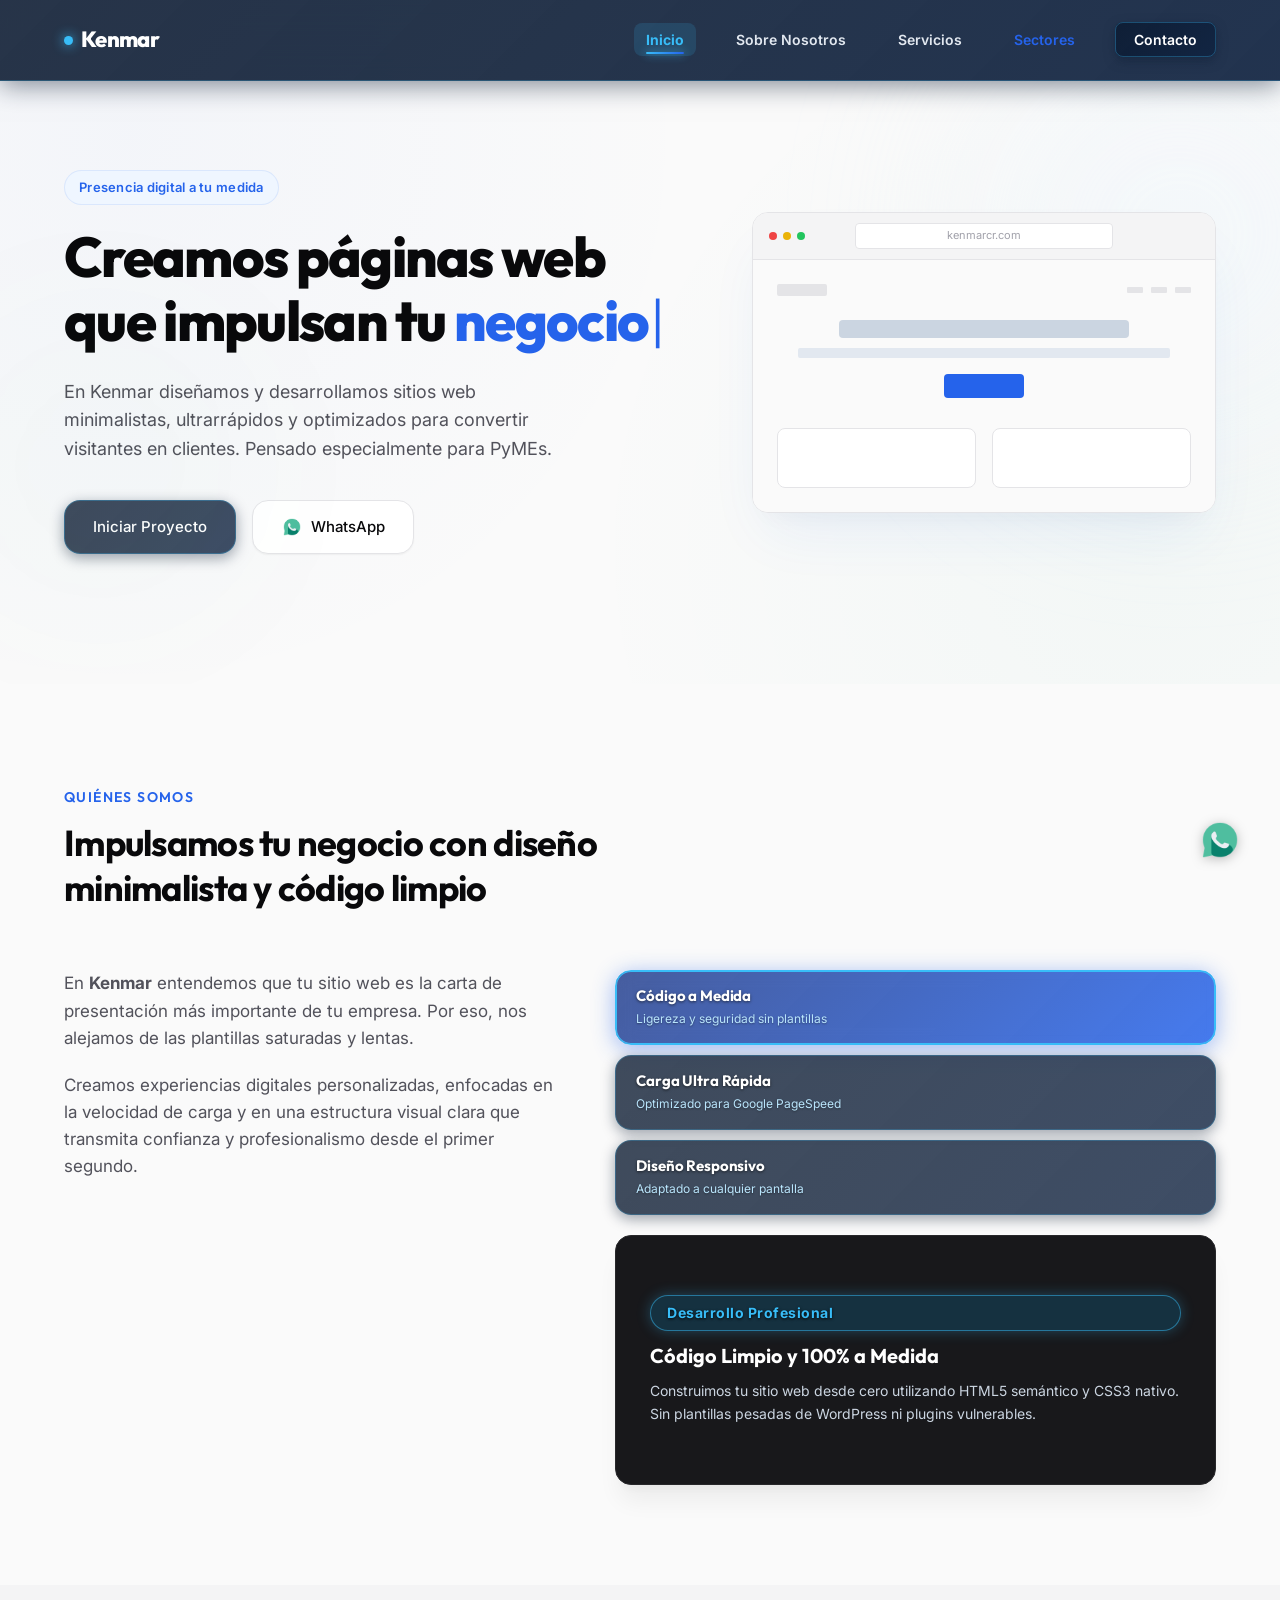
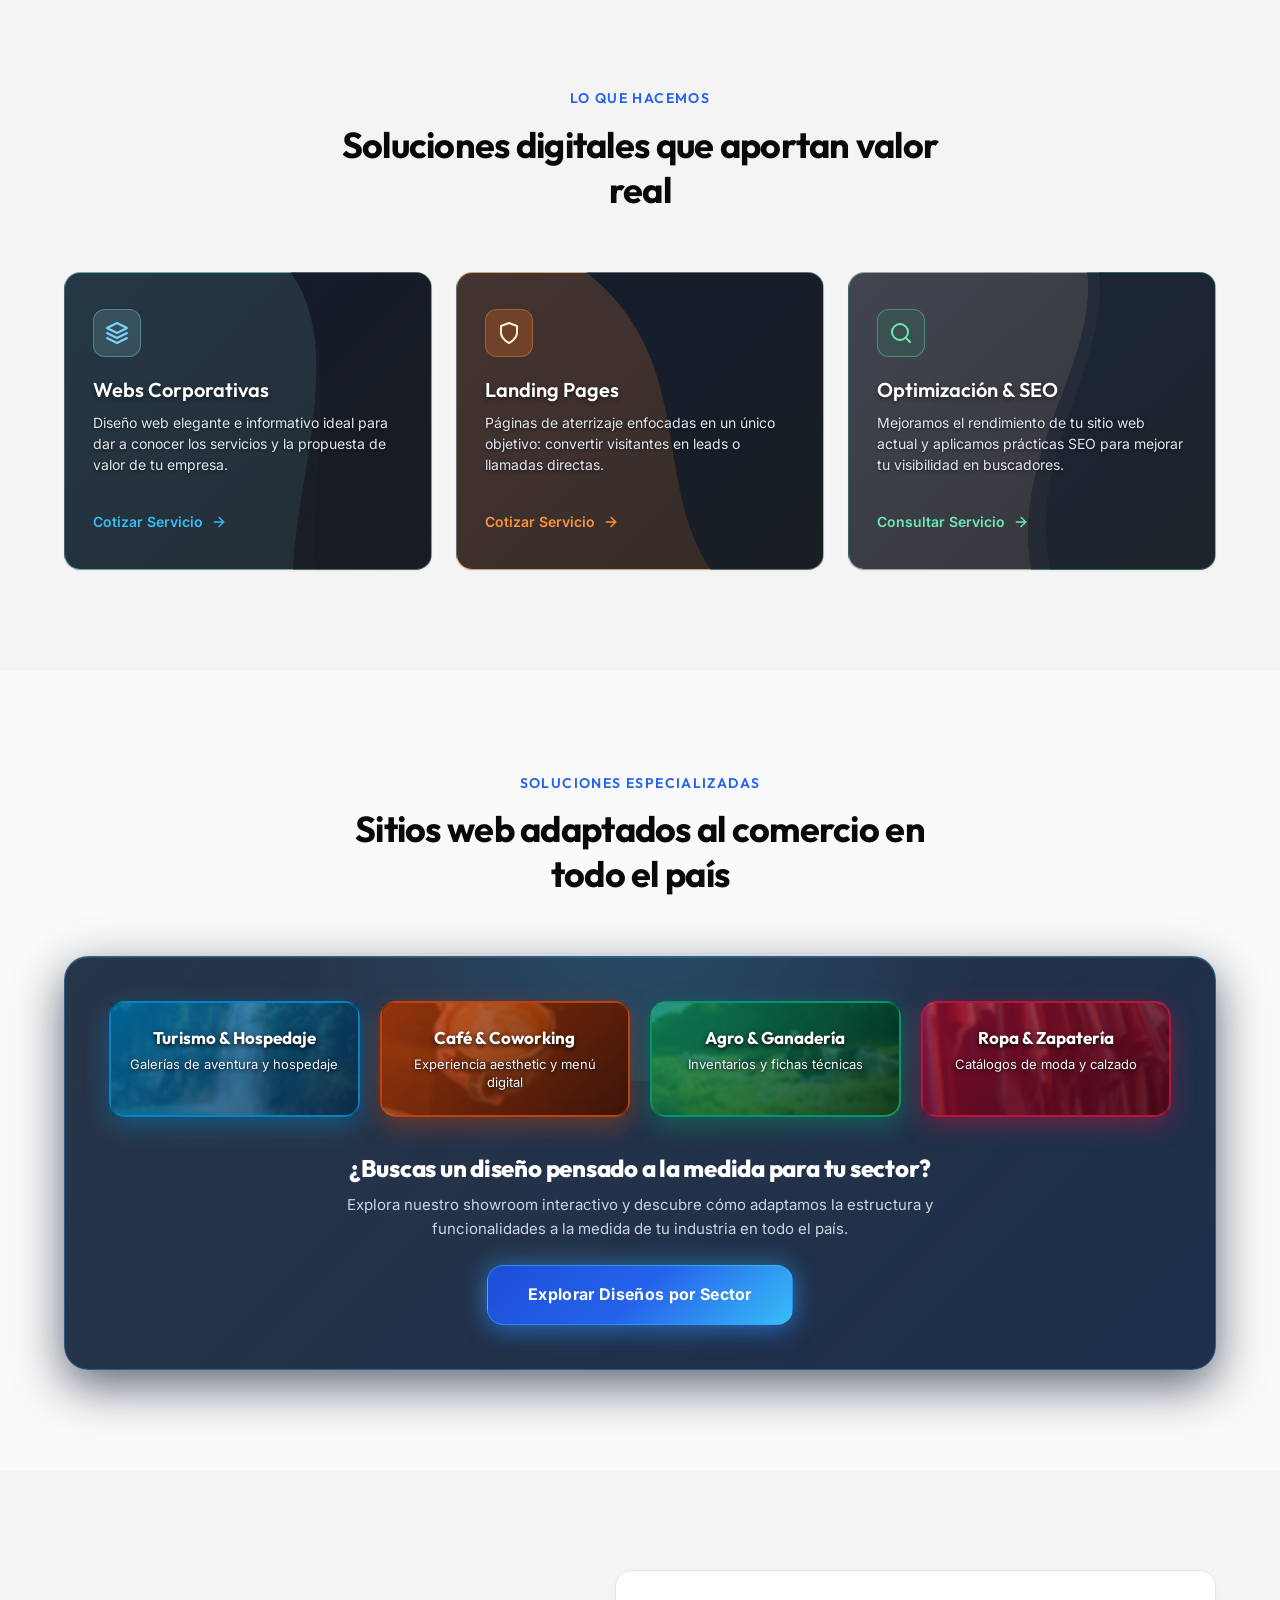
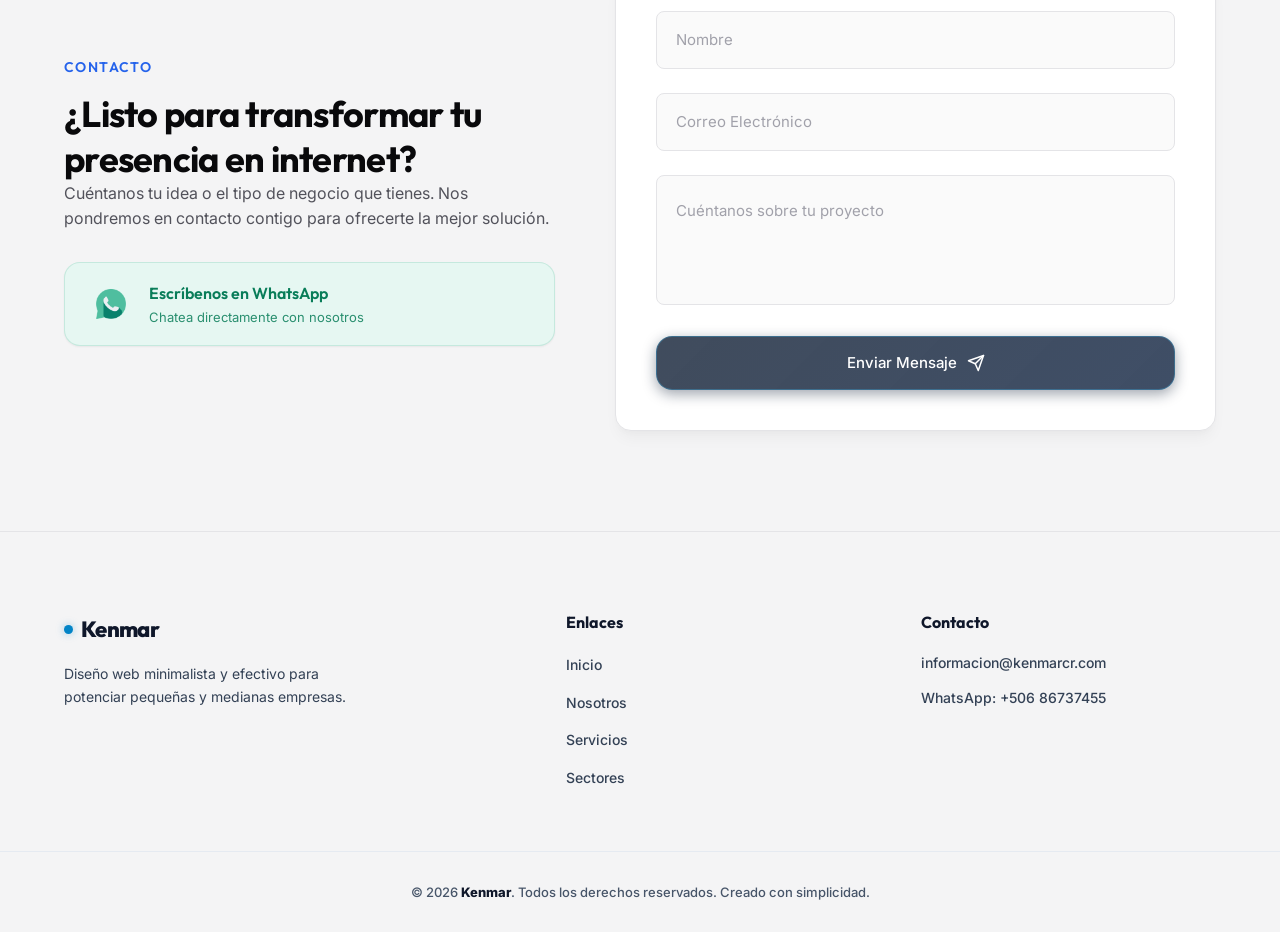
==== index.html @ 28dd0492 "Version 1" ====
<!DOCTYPE html>
<html lang="es">
<head>
    <meta charset="UTF-8">
    <meta name="viewport" content="width=device-width, initial-scale=1.0">
    <meta name="description" content="Kenmar - Creación de páginas web profesionales, rápidas y minimalistas para pequeñas y medianas empresas (PyMEs). Lanza tu presencia digital hoy.">
    <title>Kenmar | Páginas Web Profesionales para PyMEs</title>
    <!-- Google Fonts -->
    <link rel="preconnect" href="https://fonts.googleapis.com">
    <link rel="preconnect" href="https://fonts.gstatic.com" crossorigin>
    <link href="https://fonts.googleapis.com/css2?family=Inter:wght@300;400;500;600&family=Outfit:wght@400;500;600;700;800&display=swap" rel="stylesheet">
    <link rel="stylesheet" href="styles.css">
</head>
<body>

    <!-- Header / Navegación -->
    <header class="main-header" id="header">
        <div class="container header-container">
            <a href="#inicio" class="logo">
                <span class="logo-dot"></span>Kenmar
            </a>
            <nav class="nav-menu" id="nav-menu">
                <ul class="nav-list">
                    <li><a href="#inicio" class="nav-link active">Inicio</a></li>
                    <li><a href="#nosotros" class="nav-link">Sobre Nosotros</a></li>
                    <li><a href="#servicios" class="nav-link">Servicios</a></li>
                    <li><a href="sectores.html" class="nav-link special-link">Sectores</a></li>
                    <li><a href="#contacto" class="nav-link nav-btn">Contacto</a></li>
                </ul>
            </nav>
            <button class="nav-toggle" id="nav-toggle" aria-label="Abrir menú">
                <span class="burger-bar"></span>
                <span class="burger-bar"></span>
                <span class="burger-bar"></span>
            </button>
        </div>
    </header>

    <main>
        <!-- Sección Inicio (Hero) -->
        <section class="hero-section" id="inicio">
            <div class="container hero-container">
                <div class="hero-content">
                    <span class="hero-badge">Presencia digital a tu medida</span>
                    <h1 class="hero-title">Creamos páginas web que impulsan tu <span id="typewriter" class="accent-span">negocio</span><span class="cursor-blink">|</span></h1>
                    <p class="hero-description">En Kenmar diseñamos y desarrollamos sitios web minimalistas, ultrarrápidos y optimizados para convertir visitantes en clientes. Pensado especialmente para PyMEs.</p>
                    <div class="hero-ctas">
                        <a href="#contacto" class="btn btn-primary">Iniciar Proyecto</a>
                        <a href="https://wa.me/50686737455?text=Hola%20Kenmar,%20me%20gustar%C3%ADa%20cotizar%20una%20p%C3%A1gina%20web" target="_blank" rel="noopener noreferrer" class="btn btn-secondary btn-whatsapp-inline">
                            <img src="assets/whatsapp_icon.png" alt="WhatsApp" class="wa-btn-img">
                            WhatsApp
                        </a>
                    </div>
                </div>
                <div class="hero-visual" id="hero-visual">
                    <div class="browser-mockup" id="browser-mockup">
                        <div class="browser-bar">
                            <div class="browser-dots">
                                <span></span><span></span><span></span>
                            </div>
                            <div class="browser-url">kenmarcr.com</div>
                        </div>
                        <div class="browser-content-mock">
                            <div class="mock-nav">
                                <div class="mock-logo"></div>
                                <div class="mock-menu"><span></span><span></span><span></span></div>
                            </div>
                            <div class="mock-hero">
                                <div class="mock-title"></div>
                                <div class="mock-text"></div>
                                <div class="mock-button"></div>
                            </div>
                            <div class="mock-grid">
                                <div class="mock-card"></div>
                                <div class="mock-card"></div>
                            </div>
                        </div>
                    </div>
                </div>
            </div>
            <!-- Decoraciones de fondo -->
            <div class="bg-blur bg-blur-1"></div>
            <div class="bg-blur bg-blur-2"></div>
        </section>

        <!-- Sección Sobre Nosotros -->
        <section class="section" id="nosotros">
            <div class="container">
                <div class="section-header">
                    <span class="section-subtitle">Quiénes Somos</span>
                    <h2 class="section-title">Impulsamos tu negocio con diseño minimalista y código limpio</h2>
                </div>
                <div class="about-grid">
                    <div class="about-text">
                        <p>En <strong>Kenmar</strong> entendemos que tu sitio web es la carta de presentación más importante de tu empresa. Por eso, nos alejamos de las plantillas saturadas y lentas.</p>
                        <p>Creamos experiencias digitales personalizadas, enfocadas en la velocidad de carga y en una estructura visual clara que transmita confianza y profesionalismo desde el primer segundo.</p>
                    </div>
                    <div class="about-widget">
                        <!-- Selectores de pestañas (Pilares) -->
                        <div class="about-widget-tabs">
                            <button class="about-tab-btn active" data-tab="codigo">
                                <div class="tab-btn-text">
                                    <h4>Código a Medida</h4>
                                    <p>Ligereza y seguridad sin plantillas</p>
                                </div>
                            </button>
                            <button class="about-tab-btn" data-tab="velocidad">
                                <div class="loading-progress-bar"></div>
                                <div class="tab-btn-text">
                                    <h4>Carga Ultra Rápida</h4>
                                    <p>Optimizado para Google PageSpeed</p>
                                </div>
                            </button>
                            <button class="about-tab-btn" data-tab="responsivo">
                                <div class="tab-btn-text">
                                    <h4>Diseño Responsivo</h4>
                                    <p>Adaptado a cualquier pantalla</p>
                                </div>
                            </button>
                        </div>
                        
                        <!-- Pantalla de visualización interactiva -->
                        <div class="about-widget-screen">
                            <!-- Visualizador Código -->
                            <div class="about-screen-content active" id="screen-codigo">
                                <div class="code-info-card">
                                    <span class="view-tag">Desarrollo Profesional</span>
                                    <h3>Código Limpio y 100% a Medida</h3>
                                    <p>Construimos tu sitio web desde cero utilizando HTML5 semántico y CSS3 nativo. Sin plantillas pesadas de WordPress ni plugins vulnerables.</p>
                                </div>
                            </div>
                            
                            <!-- Visualizador Velocidad -->
                            <div class="about-screen-content" id="screen-velocidad" style="display: none;">
                                <div class="speed-test-box">
                                    <div class="tester-header-info">
                                        <span class="view-tag">Simulador de Rendimiento</span>
                                        <p class="tester-hint-text">Velocidad de carga por capas de optimización:</p>
                                    </div>
                                    <div class="black-loading-container">
                                        <!-- Barra 1: Estructura & Código -->
                                        <div class="speed-bar-item">
                                            <div class="speed-bar-label">
                                                <span>Estructura & Código Limpio HTML/CSS</span>
                                                <span class="speed-bar-val" id="bar-val-1">0.1s — 100% Instantáneo</span>
                                            </div>
                                            <div class="black-loading-track">
                                                <div class="white-loading-fill speed-fill-bar" id="speed-fill-1"></div>
                                            </div>
                                        </div>

                                        <!-- Barra 2: Imágenes & Multimedia -->
                                        <div class="speed-bar-item">
                                            <div class="speed-bar-label">
                                                <span>Imágenes & Multimedia Ligera</span>
                                                <span class="speed-bar-val" id="bar-val-2">0.2s — 100% Optimizado</span>
                                            </div>
                                            <div class="black-loading-track">
                                                <div class="white-loading-fill speed-fill-bar" id="speed-fill-2"></div>
                                            </div>
                                        </div>

                                        <!-- Barra 3: Servidor -->
                                        <div class="speed-bar-item">
                                            <div class="speed-bar-label">
                                                <span>Tiempo de Respuesta del Servidor (TTFB)</span>
                                                <span class="speed-bar-val" id="bar-val-3">0.1s — Carga Ultra Rápida</span>
                                            </div>
                                            <div class="black-loading-track">
                                                <div class="white-loading-fill speed-fill-bar" id="speed-fill-3"></div>
                                            </div>
                                        </div>
                                    </div>
                                    <button class="speed-test-btn" id="run-speed-test">▶ Repetir Test de Carga</button>
                                </div>
                            </div>
                            
                            <!-- Visualizador Responsivo -->
                            <div class="about-screen-content" id="screen-responsivo" style="display: none;">
                                <div class="responsive-tester">
                                    <div class="tester-header-info">
                                        <span class="view-tag">Simulador de Pantalla</span>
                                        <p class="tester-hint-text">Selecciona un dispositivo para ver cómo se adapta la estructura:</p>
                                    </div>
                                    <div class="tester-controls">
                                        <button class="tester-btn active" data-width="desktop">Escritorio</button>
                                        <button class="tester-btn" data-width="tablet">Tablet</button>
                                        <button class="tester-btn" data-width="mobile">Móvil</button>
                                    </div>
                                    <div class="tester-viewport-wrapper">
                                        <div class="tester-viewport desktop" id="tester-viewport">
                                            <div class="mock-site-box">
                                                <div class="mock-layout-header">
                                                    <div class="mock-layout-logo">Kenmar</div>
                                                    <div class="mock-layout-menu"><span></span><span></span><span></span></div>
                                                </div>
                                                <div class="mock-layout-hero">
                                                    <div class="mock-layout-hero-title">100% Fluido & Responsivo</div>
                                                    <div class="mock-layout-hero-text">Tu web se verá perfecta en teléfonos, tablets y computadoras.</div>
                                                </div>
                                                <div class="mock-layout-cards">
                                                    <div class="mock-layout-card">📦 Servicios</div>
                                                    <div class="mock-layout-card">⭐ Beneficios</div>
                                                    <div class="mock-layout-card">📞 Contacto</div>
                                                </div>
                                            </div>
                                        </div>
                                    </div>
                                </div>
                            </div>
                        </div>
                    </div>
                </div>
            </div>
        </section>

        <!-- Sección Servicios -->
        <section class="section section-alt" id="servicios">
            <div class="container">
                <div class="section-header text-center">
                    <span class="section-subtitle">Lo Que Hacemos</span>
                    <h2 class="section-title">Soluciones digitales que aportan valor real</h2>
                </div>
                <div class="services-grid">
                    <!-- Servicio 1: Webs Corporativas (Con imagen de fondo 1) -->
                    <a href="#contacto" class="service-card service-card-corp">
                        <div class="service-card-overlay"></div>
                        <div class="service-card-content">
                            <div class="service-icon icon-featured">
                                <svg viewBox="0 0 24 24" fill="none" stroke="currentColor" stroke-width="2" stroke-linecap="round" stroke-linejoin="round"><polygon points="12 2 2 7 12 12 22 7 12 2"/><polyline points="2 17 12 22 22 17"/><polyline points="2 12 12 17 22 12"/></svg>
                            </div>
                            <h3>Webs Corporativas</h3>
                            <p>Diseño web elegante e informativo ideal para dar a conocer los servicios y la propuesta de valor de tu empresa.</p>
                            <div class="service-btn-cta">
                                <span>Cotizar Servicio</span>
                                <svg class="btn-arrow" viewBox="0 0 24 24" fill="none" stroke="currentColor" stroke-width="2" stroke-linecap="round" stroke-linejoin="round"><line x1="5" y1="12" x2="19" y2="12"/><polyline points="12 5 19 12 12 19"/></svg>
                            </div>
                        </div>
                    </a>

                    <!-- Servicio 2: Landing Pages (Con imagen de fondo 2) -->
                    <a href="#contacto" class="service-card service-card-landing">
                        <div class="service-card-overlay"></div>
                        <div class="service-card-content">
                            <div class="service-icon icon-featured-landing">
                                <svg viewBox="0 0 24 24" fill="none" stroke="currentColor" stroke-width="2" stroke-linecap="round" stroke-linejoin="round"><path d="M12 22s8-4 8-10V5l-8-3-8 3v7c0 6 8 10 8 10z"/></svg>
                            </div>
                            <h3>Landing Pages</h3>
                            <p>Páginas de aterrizaje enfocadas en un único objetivo: convertir visitantes en leads o llamadas directas.</p>
                            <div class="service-btn-cta">
                                <span>Cotizar Servicio</span>
                                <svg class="btn-arrow" viewBox="0 0 24 24" fill="none" stroke="currentColor" stroke-width="2" stroke-linecap="round" stroke-linejoin="round"><line x1="5" y1="12" x2="19" y2="12"/><polyline points="12 5 19 12 12 19"/></svg>
                            </div>
                        </div>
                    </a>

                    <!-- Servicio 3: Optimización & SEO (Con imagen de fondo 3) -->
                    <a href="#contacto" class="service-card service-card-seo">
                        <div class="service-card-overlay"></div>
                        <div class="service-card-content">
                            <div class="service-icon icon-featured-seo">
                                <svg viewBox="0 0 24 24" fill="none" stroke="currentColor" stroke-width="2" stroke-linecap="round" stroke-linejoin="round"><circle cx="11" cy="11" r="8"/><line x1="21" x2="16.65" y1="21" y2="16.65"/></svg>
                            </div>
                            <h3>Optimización & SEO</h3>
                            <p>Mejoramos el rendimiento de tu sitio web actual y aplicamos prácticas SEO para mejorar tu visibilidad en buscadores.</p>
                            <div class="service-btn-cta">
                                <span>Consultar Servicio</span>
                                <svg class="btn-arrow" viewBox="0 0 24 24" fill="none" stroke="currentColor" stroke-width="2" stroke-linecap="round" stroke-linejoin="round"><line x1="5" y1="12" x2="19" y2="12"/><polyline points="12 5 19 12 12 19"/></svg>
                            </div>
                        </div>
                    </a>
                </div>
            </div>
        </section>

        <!-- Sección Sectores -->
        <section class="section" id="sectores">
            <div class="container">
                <div class="section-header text-center">
                    <span class="section-subtitle">Soluciones Especializadas</span>
                    <h2 class="section-title">Sitios web adaptados al comercio en todo el país</h2>
                </div>

                <!-- Showroom Interactivo por Sectores -->
                <div class="sectors-showroom-box">
                    <div class="sectors-grid-preview">
                        <div class="sector-mini-card turismo-mini-card">
                            <h4>Turismo & Hospedaje</h4>
                            <p>Galerías de aventura y hospedaje</p>
                        </div>
                        <div class="sector-mini-card cafe-mini-card">
                            <h4>Café & Coworking</h4>
                            <p>Experiencia aesthetic y menú digital</p>
                        </div>
                        <div class="sector-mini-card agro-mini-card">
                            <h4>Agro & Ganadería</h4>
                            <p>Inventarios y fichas técnicas</p>
                        </div>
                        <div class="sector-mini-card retail-mini-card">
                            <h4>Ropa & Zapatería</h4>
                            <p>Catálogos de moda y calzado</p>
                        </div>
                    </div>

                    <div class="sectors-action-area">
                        <div class="cta-banner-content text-center">
                            <h3>¿Buscas un diseño pensado a la medida para tu sector?</h3>
                            <p>Explora nuestro showroom interactivo y descubre cómo adaptamos la estructura y funcionalidades a la medida de tu industria en todo el país.</p>
                        </div>
                        <div class="text-center" style="margin-top: 24px;">
                            <a href="sectores.html" class="btn btn-primary hero-sector-btn">
                                Explorar Diseños por Sector
                            </a>
                        </div>
                    </div>
                </div>
            </div>
        </section>

        <!-- Sección Contacto -->
        <section class="section section-alt" id="contacto">
            <div class="container">
                <div class="contact-wrapper">
                    <!-- Información de Contacto -->
                    <div class="contact-info">
                        <span class="section-subtitle">Contacto</span>
                        <h2 class="section-title">¿Listo para transformar tu presencia en internet?</h2>
                        <p class="contact-desc">Cuéntanos tu idea o el tipo de negocio que tienes. Nos pondremos en contacto contigo para ofrecerte la mejor solución.</p>
                        
                        <div class="contact-channels">
                            <a href="https://wa.me/50686737455?text=Hola%20Kenmar,%20me%20gustar%C3%ADa%20cotizar%20una%20p%C3%A1gina%20web" target="_blank" rel="noopener noreferrer" class="whatsapp-card-btn">
                                <div class="wa-icon-box">
                                    <img src="assets/whatsapp_icon.png" alt="WhatsApp" class="wa-card-img">
                                </div>
                                <div class="wa-text-box">
                                    <span class="wa-label">Escríbenos en WhatsApp</span>
                                    <span class="wa-action">Chatea directamente con nosotros</span>
                                </div>
                            </a>
                        </div>
                    </div>

                    <!-- Formulario de Contacto -->
                    <div class="contact-form-container">
                        <form id="contact-form" class="contact-form">
                            <div class="form-group">
                                <input type="text" id="name" name="name" required placeholder=" ">
                                <label for="name">Nombre</label>
                            </div>
                            <div class="form-group">
                                <input type="email" id="email" name="email" required placeholder=" ">
                                <label for="email">Correo Electrónico</label>
                            </div>
                            <div class="form-group">
                                <textarea id="message" name="message" required placeholder=" " rows="4"></textarea>
                                <label for="message">Cuéntanos sobre tu proyecto</label>
                            </div>
                            <button type="submit" class="btn btn-primary btn-submit">
                                <span>Enviar Mensaje</span>
                                <svg class="btn-icon" viewBox="0 0 24 24" fill="none" stroke="currentColor" stroke-width="2" stroke-linecap="round" stroke-linejoin="round"><line x1="22" x2="11" y1="2" y2="13"/><polygon points="22 2 15 22 11 13 2 9 22 2"/></svg>
                            </button>
                        </form>
                        <div id="form-feedback" class="form-feedback hidden"></div>
                    </div>
                </div>
            </div>
        </section>
    </main>

    <!-- Footer -->
    <footer class="main-footer">
        <div class="container footer-container">
            <div class="footer-brand">
                <a href="#inicio" class="logo"><span class="logo-dot"></span>Kenmar</a>
                <p>Diseño web minimalista y efectivo para potenciar pequeñas y medianas empresas.</p>
            </div>
            <div class="footer-links">
                <h4>Enlaces</h4>
                <ul>
                    <li><a href="#inicio">Inicio</a></li>
                    <li><a href="#nosotros">Nosotros</a></li>
                    <li><a href="#servicios">Servicios</a></li>
                    <li><a href="sectores.html">Sectores</a></li>
                </ul>
            </div>
            <div class="footer-contact">
                <h4>Contacto</h4>
                <p>informacion@kenmarcr.com</p>
                <p>WhatsApp: +506 86737455</p>
            </div>
        </div>
        <div class="footer-bottom">
            <div class="container">
                <p>&copy; 2026 <strong>Kenmar</strong>. Todos los derechos reservados. Creado con simplicidad.</p>
            </div>
        </div>
    </footer>

    <!-- Botón de WhatsApp Flotante -->
    <a href="https://wa.me/50686737455?text=Hola%20Kenmar,%20me%20gustar%C3%ADa%20cotizar%20una%20p%C3%A1gina%20web" 
       target="_blank" rel="noopener noreferrer" class="whatsapp-float" id="whatsapp-float" aria-label="Escríbenos por WhatsApp">
        <img src="assets/whatsapp_icon.png" alt="WhatsApp" class="wa-float-img">
        <span class="whatsapp-tooltip">¡Escríbenos!</span>
    </a>

    <script src="app.js"></script>
</body>
</html>
---- styles.css ----
/* Estilos Generales y Sistema de Diseño para Kenmar */

:root {
    /* Paleta de Colores Minimalista y Profesional */
    --bg-primary: #fafafa;
    --bg-secondary: #ffffff;
    --bg-alt: #f4f4f5;
    --border-color: #e4e4e7;
    
    --text-primary: #09090b;
    --text-secondary: #52525b;
    --text-muted: #a1a1aa;
    
    --accent: #2563eb;
    --accent-hover: #1d4ed8;
    --accent-light: #eff6ff;
    
    --whatsapp: #0c9a6f;
    --whatsapp-hover: #097d59;
    --whatsapp-light: #e6f7f2;
    
    /* Tipografías */
    --font-heading: 'Outfit', -apple-system, BlinkMacSystemFont, "Segoe UI", Roboto, sans-serif;
    --font-body: 'Inter', -apple-system, BlinkMacSystemFont, "Segoe UI", Roboto, sans-serif;
    
    /* Bordes y Sombras */
    --radius-sm: 8px;
    --radius-md: 16px;
    --radius-lg: 24px;
    --radius-full: 9999px;
    
    --shadow-sm: 0 1px 3px rgba(0,0,0,0.02), 0 1px 2px rgba(0,0,0,0.04);
    --shadow-md: 0 10px 15px -3px rgba(9, 9, 11, 0.04), 0 4px 6px -2px rgba(9, 9, 11, 0.02);
    --shadow-lg: 0 20px 25px -5px rgba(9, 9, 11, 0.06), 0 10px 10px -5px rgba(9, 9, 11, 0.03);
    --shadow-premium: 0 30px 60px -15px rgba(37, 99, 235, 0.08), 0 15px 30px -10px rgba(0, 0, 0, 0.04);
    
    /* Transiciones */
    --transition-smooth: all 0.35s cubic-bezier(0.16, 1, 0.3, 1);
    --transition-fast: all 0.2s ease;
}

/* Reset Moderno */
*, *::before, *::after {
    box-sizing: border-box;
    margin: 0;
    padding: 0;
}

html {
    scroll-behavior: smooth;
    scroll-padding-top: 80px;
    -webkit-font-smoothing: antialiased;
    -moz-osx-font-smoothing: grayscale;
}

body {
    font-family: var(--font-body);
    background-color: var(--bg-primary);
    color: var(--text-secondary);
    line-height: 1.6;
    overflow-x: hidden;
}

h1, h2, h3, h4, h5, h6 {
    font-family: var(--font-heading);
    color: var(--text-primary);
    font-weight: 600;
    line-height: 1.25;
}

a {
    color: inherit;
    text-decoration: none;
    transition: var(--transition-fast);
}

img, svg {
    display: block;
    max-width: 100%;
    height: auto;
}

button, input, textarea {
    font: inherit;
    color: inherit;
    border: none;
    background: none;
}

ul {
    list-style: none;
}

/* Componentes Comunes */
.container {
    width: 100%;
    max-width: 1200px;
    margin: 0 auto;
    padding: 0 24px;
}

.section {
    padding: 100px 0;
    position: relative;
}

.section-alt {
    background-color: var(--bg-alt);
}

.section-header {
    max-width: 650px;
    margin-bottom: 60px;
}

.text-center {
    text-align: center;
    margin-left: auto;
    margin-right: auto;
}

.section-subtitle {
    display: inline-block;
    font-family: var(--font-heading);
    font-size: 14px;
    font-weight: 600;
    text-transform: uppercase;
    letter-spacing: 0.1em;
    color: var(--accent);
    margin-bottom: 12px;
}

.section-title {
    font-size: 36px;
    font-weight: 700;
    letter-spacing: -0.02em;
}

@media (max-width: 768px) {
    .section {
        padding: 70px 0;
    }
    .section-title {
        font-size: 28px;
    }
}

/* Botones Premium */
.btn {
    display: inline-flex;
    align-items: center;
    justify-content: center;
    padding: 14px 28px;
    border-radius: var(--radius-md);
    font-weight: 500;
    font-size: 15px;
    cursor: pointer;
    transition: var(--transition-smooth);
}

.btn-primary {
    background: linear-gradient(135deg, rgba(10, 25, 47, 0.78) 0%, rgba(15, 34, 64, 0.80) 100%) !important;
    border: 1px solid rgba(56, 189, 248, 0.3) !important;
    color: #ffffff !important;
    box-shadow: 0 4px 14px rgba(10, 25, 47, 0.4);
    backdrop-filter: blur(10px);
    -webkit-backdrop-filter: blur(10px);
    transition: var(--transition-smooth);
}

.btn-primary:hover {
    border-color: #38bdf8 !important;
    background: linear-gradient(135deg, rgba(15, 34, 64, 0.82) 0%, rgba(29, 78, 216, 0.80) 100%) !important;
    box-shadow: 0 4px 20px rgba(37, 99, 235, 0.45);
    transform: translateY(-2px);
    color: #ffffff !important;
}

.btn-secondary {
    background-color: var(--bg-secondary);
    color: var(--text-primary);
    border: 1px solid var(--border-color);
    box-shadow: var(--shadow-sm);
}

.btn-secondary:hover {
    background-color: var(--bg-alt);
    border-color: var(--text-muted);
    transform: translateY(-2px);
}

.btn-whatsapp-inline {
    gap: 8px;
    border-color: var(--border-color);
}

.btn-whatsapp-inline:hover {
    border-color: var(--whatsapp);
    color: var(--whatsapp);
    background-color: var(--whatsapp-light);
    box-shadow: 0 8px 20px rgba(12, 154, 111, 0.1);
}

.icon-svg {
    width: 20px;
    height: 20px;
    fill: currentColor;
}

/* Header & Navegación - Resalte Azul Rey/Eléctrico/Oscuro */
.main-header {
    position: fixed;
    top: 0;
    left: 0;
    width: 100%;
    z-index: 1000;
    background: linear-gradient(135deg, rgba(10, 25, 47, 0.88) 0%, rgba(15, 34, 64, 0.92) 100%);
    backdrop-filter: blur(18px);
    -webkit-backdrop-filter: blur(18px);
    border-bottom: 1px solid rgba(56, 189, 248, 0.25);
    box-shadow: 0 4px 25px rgba(10, 25, 47, 0.5);
    transition: var(--transition-smooth);
}

.main-header.scrolled {
    background: linear-gradient(135deg, rgba(10, 25, 47, 0.95) 0%, rgba(15, 34, 64, 0.98) 100%);
    border-bottom-color: rgba(56, 189, 248, 0.45);
    box-shadow: 0 8px 30px rgba(10, 25, 47, 0.7);
}

.header-container {
    display: flex;
    align-items: center;
    justify-content: space-between;
    height: 80px;
    transition: var(--transition-smooth);
}

.main-header.scrolled .header-container {
    height: 70px;
}

.logo {
    font-family: var(--font-heading);
    font-size: 22px;
    font-weight: 800;
    letter-spacing: -0.03em;
    color: #ffffff !important;
    display: flex;
    align-items: center;
    gap: 8px;
}

.logo-dot {
    width: 9px;
    height: 9px;
    background-color: #38bdf8;
    box-shadow: 0 0 12px #38bdf8;
    border-radius: 50%;
    display: inline-block;
}

.nav-list {
    display: flex;
    align-items: center;
    gap: 28px;
}

.nav-link {
    font-size: 14px;
    font-weight: 600;
    color: #e2e8f0 !important;
    position: relative;
    padding: 8px 12px;
    border-radius: var(--radius-sm);
    transition: var(--transition-smooth);
}

.nav-link::after {
    content: '';
    position: absolute;
    bottom: 2px;
    left: 12px;
    right: 12px;
    width: 0;
    height: 2px;
    background: linear-gradient(90deg, #38bdf8, #2563eb);
    border-radius: 2px;
    box-shadow: 0 0 8px #38bdf8;
    transition: var(--transition-smooth);
    margin: 0 auto;
}

.nav-link:hover {
    color: #ffffff !important;
    background: rgba(56, 189, 248, 0.12);
}

.nav-link:hover::after,
.nav-link.active::after {
    width: calc(100% - 24px);
}

.nav-link.active {
    color: #38bdf8 !important;
    font-weight: 700;
    background: rgba(56, 189, 248, 0.15);
}

.nav-btn {
    background: linear-gradient(135deg, rgba(10, 25, 47, 0.78) 0%, rgba(15, 34, 64, 0.80) 100%) !important;
    border: 1px solid rgba(56, 189, 248, 0.3) !important;
    color: #ffffff !important;
    padding: 8px 18px !important;
    border-radius: var(--radius-sm);
    box-shadow: 0 4px 12px rgba(10, 25, 47, 0.4);
    backdrop-filter: blur(10px);
    -webkit-backdrop-filter: blur(10px);
    transition: var(--transition-smooth);
}

.nav-btn::after {
    display: none;
}

.nav-btn:hover {
    border-color: #38bdf8 !important;
    background: linear-gradient(135deg, rgba(15, 34, 64, 0.82) 0%, rgba(29, 78, 216, 0.80) 100%) !important;
    box-shadow: 0 4px 18px rgba(37, 99, 235, 0.35);
    transform: translateY(-1px);
    color: #ffffff !important;
}

.nav-toggle {
    display: none;
    flex-direction: column;
    justify-content: space-between;
    width: 24px;
    height: 18px;
    cursor: pointer;
    background: transparent;
    z-index: 1001;
}

.burger-bar {
    width: 100%;
    height: 2px;
    background-color: var(--text-primary);
    border-radius: 2px;
    transition: var(--transition-smooth);
}

@media (max-width: 768px) {
    .nav-toggle {
        display: flex;
    }
    
    .nav-menu {
        position: fixed;
        top: 0;
        right: -100%;
        width: 80%;
        max-width: 320px;
        height: 100vh;
        background-color: var(--bg-secondary);
        box-shadow: var(--shadow-lg);
        padding: 100px 40px 40px;
        transition: var(--transition-smooth);
    }
    
    .nav-menu.open {
        right: 0;
    }
    
    .nav-list {
        flex-direction: column;
        align-items: flex-start;
        gap: 24px;
    }
    
    .nav-link {
        font-size: 18px;
    }
    
    .nav-btn {
        width: 100%;
        text-align: center;
        margin-top: 10px;
    }
    
    .nav-toggle.open .burger-bar:nth-child(1) {
        transform: translateY(8px) rotate(45deg);
    }
    
    .nav-toggle.open .burger-bar:nth-child(2) {
        opacity: 0;
    }
    
    .nav-toggle.open .burger-bar:nth-child(3) {
        transform: translateY(-8px) rotate(-45deg);
    }
}

/* Hero Section */
.hero-section {
    padding-top: 170px;
    padding-bottom: 130px;
    overflow: hidden;
    background: radial-gradient(circle at 10% 20%, rgba(37, 99, 235, 0.03) 0%, transparent 45%), 
                radial-gradient(circle at 90% 80%, rgba(12, 154, 111, 0.03) 0%, transparent 45%), 
                var(--bg-primary);
    position: relative;
}

.hero-container {
    display: grid;
    grid-template-columns: 1.15fr 0.85fr;
    gap: 60px;
    align-items: center;
}

.hero-badge {
    display: inline-block;
    padding: 6px 14px;
    background-color: var(--accent-light);
    color: var(--accent);
    border-radius: var(--radius-full);
    font-size: 13px;
    font-weight: 600;
    letter-spacing: 0.02em;
    margin-bottom: 20px;
    border: 1px solid rgba(37, 99, 235, 0.1);
    animation: fadeInDown 0.8s ease;
}

.hero-title {
    font-size: 56px;
    font-weight: 800;
    letter-spacing: -0.03em;
    margin-bottom: 24px;
    line-height: 1.15;
    animation: fadeInUp 0.8s ease 0.1s both;
}

.hero-title .accent-span {
    color: var(--accent);
    position: relative;
    display: inline-block;
}

.cursor-blink {
    font-weight: 300;
    color: var(--accent);
    animation: blink-anim 1s step-end infinite;
    margin-left: 2px;
}

@keyframes blink-anim {
    50% { opacity: 0; }
}

.hero-description {
    font-size: 18px;
    color: var(--text-secondary);
    margin-bottom: 36px;
    max-width: 520px;
    animation: fadeInUp 0.8s ease 0.2s both;
}

.hero-ctas {
    display: flex;
    gap: 16px;
    animation: fadeInUp 0.8s ease 0.3s both;
}

/* Browser Mockup en Hero */
.hero-visual {
    position: relative;
    z-index: 2;
    perspective: 1200px;
    animation: fadeInRight 1s cubic-bezier(0.16, 1, 0.3, 1) 0.2s both;
}

.browser-mockup {
    background-color: var(--bg-secondary);
    border: 1px solid var(--border-color);
    border-radius: var(--radius-md);
    box-shadow: var(--shadow-premium);
    overflow: hidden;
    width: 100%;
    transform-style: preserve-3d;
    transition: transform 0.6s cubic-bezier(0.16, 1, 0.3, 1), box-shadow 0.6s cubic-bezier(0.16, 1, 0.3, 1);
}

.browser-mockup:hover {
    box-shadow: 0 40px 80px -20px rgba(37, 99, 235, 0.12), 0 20px 40px -15px rgba(0, 0, 0, 0.05);
}

.browser-bar {
    display: grid;
    grid-template-columns: 1fr 3fr 1fr;
    align-items: center;
    background-color: var(--bg-alt);
    padding: 10px 16px;
    border-bottom: 1px solid var(--border-color);
}

.browser-dots {
    display: flex;
    gap: 6px;
}

.browser-dots span {
    width: 8px;
    height: 8px;
    border-radius: 50%;
    background-color: #ddd;
}

.browser-dots span:nth-child(1) { background-color: #ef4444; }
.browser-dots span:nth-child(2) { background-color: #eab308; }
.browser-dots span:nth-child(3) { background-color: #22c55e; }

.browser-url {
    background-color: var(--bg-secondary);
    border: 1px solid var(--border-color);
    border-radius: 4px;
    font-size: 11px;
    color: var(--text-muted);
    text-align: center;
    padding: 3px 0;
}

.browser-content-mock {
    padding: 24px;
    background-color: var(--bg-primary);
}

.mock-nav {
    display: flex;
    justify-content: space-between;
    align-items: center;
    margin-bottom: 24px;
}

.mock-logo {
    width: 50px;
    height: 12px;
    background-color: #e4e4e7;
    border-radius: 2px;
}

.mock-menu {
    display: flex;
    gap: 8px;
}

.mock-menu span {
    width: 16px;
    height: 6px;
    background-color: #e4e4e7;
    border-radius: 1px;
}

.mock-hero {
    display: flex;
    flex-direction: column;
    align-items: center;
    margin-bottom: 30px;
}

.mock-title {
    width: 70%;
    height: 18px;
    background-color: #cbd5e1;
    border-radius: 4px;
    margin-bottom: 10px;
}

.mock-text {
    width: 90%;
    height: 10px;
    background-color: #e2e8f0;
    border-radius: 2px;
    margin-bottom: 16px;
}

.mock-button {
    width: 80px;
    height: 24px;
    background-color: var(--accent);
    border-radius: 4px;
}

.mock-grid {
    display: grid;
    grid-template-columns: 1fr 1fr;
    gap: 16px;
}

.mock-card {
    height: 60px;
    background-color: var(--bg-secondary);
    border: 1px solid var(--border-color);
    border-radius: var(--radius-sm);
}

/* Círculos blur de decoración */
.bg-blur {
    position: absolute;
    border-radius: 50%;
    filter: blur(100px);
    -webkit-filter: blur(100px);
    z-index: 1;
    opacity: 0.35;
    pointer-events: none;
}

.bg-blur-1 {
    width: 400px;
    height: 400px;
    background-color: var(--accent-light);
    top: 5%;
    right: -100px;
    animation: floatBg1 20s ease-in-out infinite;
}

.bg-blur-2 {
    width: 300px;
    height: 300px;
    background-color: rgba(12, 154, 111, 0.08);
    bottom: 10%;
    left: -50px;
    animation: floatBg2 25s ease-in-out infinite;
}

@keyframes floatBg1 {
    0%, 100% { transform: translate(0, 0) scale(1); }
    50% { transform: translate(40px, -40px) scale(1.15); }
}

@keyframes floatBg2 {
    0%, 100% { transform: translate(0, 0) scale(1); }
    50% { transform: translate(-30px, 30px) scale(0.9); }
}

/* Animaciones de entrada básicas */
@keyframes fadeInUp {
    from {
        opacity: 0;
        transform: translateY(20px);
    }
    to {
        opacity: 1;
        transform: translateY(0);
    }
}

@keyframes fadeInDown {
    from {
        opacity: 0;
        transform: translateY(-20px);
    }
    to {
        opacity: 1;
        transform: translateY(0);
    }
}

@keyframes fadeInRight {
    from {
        opacity: 0;
        transform: translateX(40px) rotateY(-5deg);
    }
    to {
        opacity: 1;
        transform: translateX(0) rotateY(0);
    }
}

@media (max-width: 991px) {
    .hero-container {
        grid-template-columns: 1fr;
        gap: 50px;
        text-align: center;
    }
    
    .hero-description {
        margin-left: auto;
        margin-right: auto;
    }
    
    .hero-ctas {
        justify-content: center;
    }
    
    .hero-title {
        font-size: 42px;
    }
    
    .badge-speed {
        left: 10px;
        top: 20px;
    }
    
    .badge-seo {
        right: 10px;
        bottom: 20px;
    }
}

/* Sección Sobre Nosotros */
.about-grid {
    display: grid;
    grid-template-columns: 0.9fr 1.1fr;
    gap: 60px;
    align-items: start;
}

.about-text p {
    font-size: 17px;
    margin-bottom: 20px;
}

.about-hint {
    font-size: 13px !important;
    font-weight: 600;
    color: var(--accent);
    display: flex;
    align-items: center;
    gap: 6px;
    margin-top: 10px;
}

/* Widget interactivo */
.about-widget {
    display: flex;
    flex-direction: column;
    gap: 20px;
    width: 100%;
}

.about-widget-tabs {
    display: flex;
    flex-direction: column;
    gap: 10px;
}

.about-tab-btn {
    display: flex;
    align-items: center;
    gap: 16px;
    padding: 16px 20px;
    background: linear-gradient(135deg, rgba(10, 25, 47, 0.78) 0%, rgba(15, 34, 64, 0.80) 100%);
    border: 1px solid rgba(56, 189, 248, 0.25);
    border-radius: var(--radius-md);
    text-align: left;
    cursor: pointer;
    box-shadow: 0 4px 14px rgba(10, 25, 47, 0.4);
    transition: var(--transition-smooth);
    position: relative;
    overflow: hidden;
    backdrop-filter: blur(10px);
    -webkit-backdrop-filter: blur(10px);
}

.about-tab-btn:hover {
    border-color: #38bdf8;
    background: linear-gradient(135deg, rgba(15, 34, 64, 0.82) 0%, rgba(29, 78, 216, 0.80) 100%);
    box-shadow: 0 4px 18px rgba(37, 99, 235, 0.35);
    transform: translateX(6px);
}

.about-tab-btn.active {
    border-color: #38bdf8;
    background: linear-gradient(135deg, rgba(30, 58, 138, 0.82) 0%, rgba(37, 99, 235, 0.85) 100%);
    box-shadow: 0 4px 22px rgba(37, 99, 235, 0.45), inset 0 0 0 1px #38bdf8;
}

.about-tab-btn .tab-btn-text h4 {
    font-size: 15px;
    font-weight: 700;
    color: #ffffff !important;
    margin-bottom: 3px;
    letter-spacing: -0.01em;
    text-shadow: 0 1px 3px rgba(0, 0, 0, 0.6);
}

.about-tab-btn .tab-btn-text p {
    font-size: 12px;
    color: #bae6fd !important;
    text-shadow: 0 1px 2px rgba(0, 0, 0, 0.4);
}

/* Barra de carga animada en el botón de velocidad */
.loading-progress-bar {
    position: absolute;
    bottom: 0;
    left: 0;
    height: 3px;
    background: #ffffff;
    z-index: 2;
    border-radius: 0 2px 2px 0;
    box-shadow: 0 0 10px rgba(255, 255, 255, 0.9);
    animation: fillLoadingBar 2.5s infinite ease-in-out;
}

.tab-btn-icon {
    font-size: 18px;
    width: 38px;
    height: 38px;
    background-color: var(--bg-alt);
    border-radius: 10px;
    display: flex;
    align-items: center;
    justify-content: center;
    flex-shrink: 0;
    transition: var(--transition-smooth);
}

.about-tab-btn.active .tab-btn-icon {
    background-color: var(--accent);
    color: var(--bg-secondary);
}

.tab-btn-text h4 {
    font-size: 15px;
    font-weight: 600;
    color: var(--text-primary);
    margin-bottom: 2px;
}

/* Tarjeta informativa en pantalla */
.code-info-card {
    display: flex;
    flex-direction: column;
    gap: 12px;
    text-align: left;
    padding: 10px;
    color: #f8fafc;
}

.code-info-card h3 {
    font-size: 20px;
    font-weight: 700;
    color: #ffffff;
}

.code-info-card p {
    font-size: 14px;
    color: #cbd5e1;
    line-height: 1.6;
}



.tab-btn-text p {
    font-size: 12px;
    color: var(--text-secondary);
}

/* Pantalla de simulación */
.about-widget-screen {
    background-color: #18181b;
    border: 1px solid #27272a;
    border-radius: var(--radius-md);
    min-height: 250px;
    box-shadow: var(--shadow-lg);
    overflow: hidden;
    position: relative;
    display: flex;
    padding: 24px;
}

.about-screen-content {
    width: 100%;
    display: flex;
    flex-direction: column;
    justify-content: center;
}

/* Editor simulado */
.screen-editor-header {
    display: flex;
    justify-content: space-between;
    align-items: center;
    border-bottom: 1px solid #27272a;
    padding: 12px 20px;
    background-color: #09090b;
    position: absolute;
    top: 0;
    left: 0;
    width: 100%;
}

.editor-dots {
    display: flex;
    gap: 6px;
}

.editor-dots span {
    width: 6px;
    height: 6px;
    border-radius: 50%;
}

.editor-dots span:nth-child(1) { background-color: #ef4444; }
.editor-dots span:nth-child(2) { background-color: #eab308; }
.editor-dots span:nth-child(3) { background-color: #22c55e; }

.editor-filename {
    color: #71717a;
    font-size: 11px;
    font-family: var(--font-heading);
    font-weight: 500;
}

.code-bg-box {
    width: 100%;
    height: 100%;
    min-height: 210px;
    margin-top: 28px;
    background-image: url('assets/code_bg.jpg');
    background-size: cover;
    background-position: center;
    border-radius: 0 0 6px 6px;
}

.screen-editor-body {
    padding-top: 24px;
    font-family: Consolas, Monaco, "Lucida Console", monospace;
    font-size: 12px;
    color: #a7f3d0;
    line-height: 1.5;
    text-align: left;
    white-space: pre-wrap;
    overflow-y: auto;
    width: 100%;
}

/* Test de Carga con 3 Barras Blancas sobre Fondo Negro */
.speed-test-box {
    display: flex;
    flex-direction: column;
    align-items: center;
    gap: 16px;
    width: 100%;
}

.black-loading-container {
    background-color: #000000;
    border: 1px solid #27272a;
    border-radius: var(--radius-sm);
    padding: 20px 24px;
    width: 100%;
    display: flex;
    flex-direction: column;
    gap: 16px;
    box-shadow: inset 0 2px 12px rgba(0, 0, 0, 0.95);
}

.speed-bar-item {
    display: flex;
    flex-direction: column;
    gap: 6px;
    width: 100%;
}

.speed-bar-label {
    display: flex;
    justify-content: space-between;
    align-items: center;
    font-size: 12px;
    font-weight: 600;
    color: #e2e8f0;
}

.speed-bar-val {
    font-size: 12px;
    font-weight: 700;
    color: #ffffff;
    font-family: var(--font-heading);
}

.black-loading-track {
    width: 100%;
    height: 14px;
    background-color: #121212;
    border: 1px solid #3f3f46;
    border-radius: 7px;
    overflow: hidden;
    position: relative;
}

.white-loading-fill {
    height: 100%;
    width: 100%;
    background-color: #ffffff;
    box-shadow: 0 0 12px rgba(255, 255, 255, 0.95);
    border-radius: 7px;
    transition: width 0.5s cubic-bezier(0.16, 1, 0.3, 1);
}

.speed-test-btn {
    background-color: #ffffff;
    color: #0f172a;
    font-size: 12px;
    font-weight: 700;
    padding: 10px 20px;
    border-radius: var(--radius-sm);
    cursor: pointer;
    border: none;
    box-shadow: 0 2px 10px rgba(255, 255, 255, 0.2);
    transition: var(--transition-fast);
}

.speed-test-btn:hover {
    background-color: #e2e8f0;
    transform: translateY(-2px);
}



/* Probador responsive */
.responsive-tester {
    display: flex;
    flex-direction: column;
    align-items: center;
    gap: 14px;
    width: 100%;
}

.tester-header-info {
    text-align: center;
}

.view-tag {
    display: inline-block;
    padding: 6px 16px;
    font-size: 14px;
    font-weight: 700;
    letter-spacing: 0.5px;
    color: #38bdf8;
    background: rgba(14, 165, 233, 0.18);
    border: 1px solid rgba(56, 189, 248, 0.5);
    border-radius: 20px;
    box-shadow: 0 0 14px rgba(56, 189, 248, 0.3);
    text-shadow: 0 1px 3px rgba(0, 0, 0, 0.9);
}

.tester-hint-text {
    font-size: 13px;
    color: #f1f5f9;
    font-weight: 500;
    margin-top: 6px;
    text-shadow: 0 1px 3px rgba(0, 0, 0, 0.8);
}

.tester-controls {
    display: flex;
    gap: 8px;
    background-color: #09090b;
    padding: 6px;
    border-radius: var(--radius-sm);
    border: 1px solid #27272a;
}

.tester-btn {
    padding: 6px 14px;
    font-size: 12px;
    font-weight: 600;
    border-radius: 4px;
    cursor: pointer;
    color: #94a3b8;
    background: transparent;
    border: 1px solid transparent;
    transition: var(--transition-fast);
}

.tester-btn:hover {
    color: #ffffff;
    border-color: #334155;
}

.tester-btn.active {
    background-color: var(--accent);
    color: #ffffff;
    border-color: var(--accent);
    box-shadow: 0 2px 8px rgba(37, 99, 235, 0.4);
}

.tester-viewport-wrapper {
    width: 100%;
    min-height: 140px;
    display: flex;
    align-items: center;
    justify-content: center;
    overflow: hidden;
    background: #09090b;
    padding: 12px;
    border-radius: var(--radius-sm);
    border: 1px dashed #334155;
}

.tester-viewport {
    background-color: #ffffff;
    border: 1px solid #cbd5e1;
    border-radius: 6px;
    display: flex;
    flex-direction: column;
    overflow: hidden;
    box-shadow: 0 10px 25px rgba(0, 0, 0, 0.5);
    transition: width 0.4s cubic-bezier(0.16, 1, 0.3, 1);
}

.tester-viewport.desktop { width: 100%; }
.tester-viewport.tablet { width: 70%; }
.tester-viewport.mobile { width: 45%; }

.mock-site-box {
    width: 100%;
    background: #ffffff;
    color: #0f172a;
}

.mock-layout-header {
    background-color: #0f172a;
    color: #ffffff;
    padding: 6px 12px;
    display: flex;
    justify-content: space-between;
    align-items: center;
}

.mock-layout-logo {
    font-family: var(--font-heading);
    font-weight: 800;
    font-size: 11px;
    color: #38bdf8;
}

.mock-layout-menu {
    display: flex;
    gap: 3px;
}

.mock-layout-menu span {
    width: 4px;
    height: 4px;
    background-color: #94a3b8;
    border-radius: 50%;
}

.mock-layout-hero {
    padding: 10px 8px;
    background: linear-gradient(135deg, #f8fafc 0%, #e2e8f0 100%);
    text-align: center;
}

.mock-layout-hero-title {
    font-size: 11px;
    font-weight: 800;
    color: #1e293b;
    margin-bottom: 2px;
}

.mock-layout-hero-text {
    font-size: 9px;
    color: #64748b;
}

.mock-layout-cards {
    display: flex;
    gap: 6px;
    padding: 8px;
    background: #ffffff;
}

.mock-layout-card {
    flex: 1;
    background-color: #f1f5f9;
    border: 1px solid #cbd5e1;
    border-radius: 4px;
    padding: 6px 4px;
    font-size: 8px;
    font-weight: 700;
    color: #334155;
    text-align: center;
}

.tester-viewport.mobile .mock-layout-cards {
    flex-direction: column;
    gap: 4px;
}

.tester-viewport.mobile .mock-layout-card {
    padding: 4px;
    font-size: 7px;
}

@media (max-width: 991px) {
    .about-grid {
        grid-template-columns: 1fr;
        gap: 40px;
    }
}

/* Sección Servicios */
.services-grid {
    display: grid;
    grid-template-columns: repeat(auto-fit, minmax(260px, 1fr));
    gap: 24px;
}

.service-card {
    background-color: var(--bg-secondary);
    border: 1px solid var(--border-color);
    border-radius: var(--radius-md);
    padding: 36px 28px;
    box-shadow: var(--shadow-sm);
    transition: var(--transition-smooth);
    display: flex;
    flex-direction: column;
    text-decoration: none;
    color: var(--text-primary);
    position: relative;
    overflow: hidden;
}

.service-card:hover {
    transform: translateY(-6px);
    border-color: var(--accent);
    box-shadow: var(--shadow-lg);
}

/* Tarjeta Destacada 1: Webs Corporativas con Imagen de Fondo 1 */
.service-card-corp {
    background-image: url('assets/service_corp_bg.jpg');
    background-size: cover;
    background-position: center;
    border: 1px solid rgba(109, 163, 166, 0.5);
    color: #ffffff;
}

/* Tarjeta Destacada 2: Landing Pages con Imagen de Fondo 2 (Verde Salvia / Arena) */
.service-card-landing {
    background-image: url('assets/service_landing_bg.png');
    background-size: cover;
    background-position: center;
    border: 1px solid rgba(163, 177, 163, 0.5);
    color: #ffffff;
}

/* Tarjeta Destacada 3: Optimización & SEO con Imagen de Fondo 3 */
.service-card-seo {
    background-image: url('assets/service_seo_bg.png');
    background-size: cover;
    background-position: center;
    border: 1px solid rgba(46, 117, 89, 0.5);
    color: #ffffff;
}

.service-card-overlay {
    position: absolute;
    top: 0;
    left: 0;
    width: 100%;
    height: 100%;
    background: linear-gradient(135deg, rgba(15, 23, 42, 0.78) 0%, rgba(24, 27, 32, 0.88) 100%);
    z-index: 1;
    transition: var(--transition-smooth);
}

.service-card-corp:hover .service-card-overlay,
.service-card-landing:hover .service-card-overlay,
.service-card-seo:hover .service-card-overlay {
    background: linear-gradient(135deg, rgba(15, 23, 42, 0.68) 0%, rgba(24, 27, 32, 0.78) 100%);
}

.service-card-content {
    position: relative;
    z-index: 2;
    display: flex;
    flex-direction: column;
    height: 100%;
}

.service-card-corp h3,
.service-card-landing h3,
.service-card-seo h3 {
    color: #ffffff !important;
    text-shadow: 0 2px 4px rgba(0, 0, 0, 0.5);
    font-weight: 700;
}

.service-card-corp p,
.service-card-landing p,
.service-card-seo p {
    color: #e2e8f0 !important;
    text-shadow: 0 1px 3px rgba(0, 0, 0, 0.6);
}

.service-card-corp .icon-featured {
    background-color: rgba(109, 163, 166, 0.25);
    color: #7dd3fc;
    border: 1px solid rgba(125, 211, 252, 0.4);
}

.service-card-landing .icon-featured-landing {
    background-color: rgba(249, 115, 22, 0.25);
    color: #ffedd5;
    border: 1px solid rgba(251, 146, 60, 0.4);
}

.service-card-seo .icon-featured-seo {
    background-color: rgba(46, 117, 89, 0.3);
    color: #6ee7b7;
    border: 1px solid rgba(110, 231, 183, 0.4);
}

.service-card-corp:hover .icon-featured {
    background-color: #38bdf8;
    color: #0f172a;
}

.service-card-landing:hover .icon-featured-landing {
    background-color: #f97316;
    color: #ffffff;
}

.service-card-seo:hover .icon-featured-seo {
    background-color: #34d399;
    color: #0f172a;
}

.service-icon {
    width: 48px;
    height: 48px;
    border-radius: 12px;
    background-color: var(--accent-light);
    color: var(--accent);
    display: flex;
    align-items: center;
    justify-content: center;
    margin-bottom: 20px;
    transition: var(--transition-smooth);
}

.service-card:hover .service-icon {
    background-color: var(--accent);
    color: var(--bg-secondary);
}

.service-icon svg {
    width: 24px;
    height: 24px;
}

.service-card h3 {
    font-size: 20px;
    font-weight: 600;
    margin-bottom: 10px;
}

.service-card p {
    font-size: 14px;
    color: var(--text-secondary);
    margin-bottom: 20px;
    flex-grow: 1;
    line-height: 1.5;
}

.service-btn-cta {
    display: inline-flex;
    align-items: center;
    gap: 8px;
    font-size: 14px;
    font-weight: 600;
    color: var(--accent);
    margin-top: auto;
    padding-top: 16px;
    transition: var(--transition-smooth);
}

.service-card-corp .service-btn-cta {
    color: #38bdf8;
}

.service-card-landing .service-btn-cta {
    color: #fb923c;
}

.service-card-landing:hover .service-btn-cta {
    color: #f97316;
}

.service-card-seo .service-btn-cta {
    color: #6ee7b7;
}

.service-card-seo:hover .service-btn-cta {
    color: #34d399;
}

.service-btn-cta .btn-arrow {
    width: 16px;
    height: 16px;
    transition: transform 0.3s ease;
}

.service-card:hover .service-btn-cta .btn-arrow {
    transform: translateX(6px);
}



/* Sección Contacto */
.contact-wrapper {
    display: grid;
    grid-template-columns: 0.9fr 1.1fr;
    gap: 60px;
    align-items: center;
}

.contact-desc {
    font-size: 16px;
    margin-bottom: 30px;
}

.contact-channels {
    margin-top: 30px;
}

/* WhatsApp Card Button */
.whatsapp-card-btn {
    display: flex;
    align-items: center;
    gap: 16px;
    background-color: var(--whatsapp-light);
    border: 1px solid rgba(12, 154, 111, 0.15);
    border-radius: var(--radius-md);
    padding: 18px 24px;
    color: var(--whatsapp-hover);
    box-shadow: var(--shadow-sm);
    transition: var(--transition-smooth);
}

.whatsapp-card-btn:hover {
    transform: translateY(-3px);
    background-color: var(--whatsapp);
    color: var(--bg-secondary);
    border-color: var(--whatsapp);
    box-shadow: 0 10px 25px rgba(12, 154, 111, 0.25);
}

.wa-icon-box {
    width: 44px;
    height: 44px;
    border-radius: 50%;
    background-color: transparent;
    display: flex;
    align-items: center;
    justify-content: center;
    flex-shrink: 0;
    transition: var(--transition-smooth);
}

.wa-btn-img {
    width: 22px;
    height: 22px;
    object-fit: contain;
}

.wa-card-img {
    width: 40px;
    height: 40px;
    object-fit: contain;
}

.wa-float-img {
    width: 46px;
    height: 46px;
    object-fit: contain;
    filter: drop-shadow(0 2px 6px rgba(0, 0, 0, 0.25));
}

.whatsapp-float {
    position: fixed;
    bottom: 30px;
    right: 30px;
    width: 60px;
    height: 60px;
    background-color: transparent;
    border-radius: 50%;
    display: flex;
    align-items: center;
    justify-content: center;
    box-shadow: none;
    z-index: 999;
    transition: var(--transition-smooth);
}

.whatsapp-float:hover {
    transform: scale(1.15) rotate(6deg);
}

.wa-text-box {
    display: flex;
    flex-direction: column;
}

.wa-label {
    font-family: var(--font-heading);
    font-size: 16px;
    font-weight: 600;
}

.whatsapp-card-btn:hover .wa-label {
    color: var(--bg-secondary);
}

.wa-action {
    font-size: 13px;
    opacity: 0.85;
}

/* Formulario con Floating Labels */
.contact-form-container {
    background-color: var(--bg-secondary);
    border: 1px solid var(--border-color);
    border-radius: var(--radius-md);
    padding: 40px;
    box-shadow: var(--shadow-md);
}

.contact-form {
    display: flex;
    flex-direction: column;
    gap: 24px;
}

.form-group {
    position: relative;
    width: 100%;
}

.form-group input,
.form-group textarea {
    width: 100%;
    padding: 16px;
    border: 1px solid var(--border-color);
    border-radius: var(--radius-sm);
    outline: none;
    font-size: 15px;
    background-color: var(--bg-primary);
    transition: var(--transition-fast);
}

.form-group textarea {
    resize: none;
}

.form-group input:focus,
.form-group textarea:focus {
    border-color: var(--accent);
    background-color: var(--bg-secondary);
    box-shadow: 0 0 0 4px rgba(37, 99, 235, 0.08);
}

/* Floating label logic */
.form-group label {
    position: absolute;
    left: 16px;
    top: 50%;
    transform: translateY(-50%);
    color: var(--text-muted);
    font-size: 15px;
    pointer-events: none;
    transition: var(--transition-fast);
    background-color: transparent;
    padding: 0 4px;
}

.form-group textarea ~ label {
    top: 24px;
    transform: none;
}

/* Cuando está enfocado o el input no está vacío */
.form-group input:focus ~ label,
.form-group input:not(:placeholder-shown) ~ label,
.form-group textarea:focus ~ label,
.form-group textarea:not(:placeholder-shown) ~ label {
    top: 0;
    transform: translateY(-50%) scale(0.85);
    color: var(--accent);
    background-color: var(--bg-secondary);
    font-weight: 600;
}

.btn-submit {
    width: 100%;
    gap: 10px;
}

.btn-icon {
    width: 18px;
    height: 18px;
    transition: var(--transition-smooth);
}

.btn-submit:hover .btn-icon {
    transform: translateX(4px) translateY(-2px);
}

/* Feedback del formulario */
.form-feedback {
    margin-top: 16px;
    padding: 14px;
    border-radius: var(--radius-sm);
    font-size: 14px;
    text-align: center;
    font-weight: 500;
    transition: var(--transition-smooth);
}

.form-feedback.success {
    background-color: var(--whatsapp-light);
    color: var(--whatsapp-hover);
    border: 1px solid rgba(12, 154, 111, 0.1);
}

.form-feedback.error {
    background-color: #fef2f2;
    color: #b91c1c;
    border: 1px solid rgba(185, 28, 28, 0.1);
}

.hidden {
    display: none;
}

@media (max-width: 991px) {
    .contact-wrapper {
        grid-template-columns: 1fr;
        gap: 40px;
    }
}

@media (max-width: 576px) {
    .contact-form-container {
        padding: 24px;
    }
}

/* Footer */
.main-footer {
    background-color: var(--bg-alt);
    border-top: 1px solid var(--border-color);
    padding: 80px 0 0;
}

.footer-container {
    display: grid;
    grid-template-columns: 1.5fr 1fr 1fr;
    gap: 60px;
    margin-bottom: 60px;
}

.footer-brand .logo {
    margin-bottom: 16px;
    color: #0f172a !important;
    font-weight: 800;
}

.footer-brand .logo .logo-dot {
    background-color: #0284c7;
    box-shadow: 0 0 8px rgba(2, 132, 199, 0.4);
}

.footer-brand p {
    font-size: 14px;
    color: #334155;
    max-width: 300px;
    line-height: 1.6;
}

.footer-links h4,
.footer-contact h4 {
    font-size: 16px;
    font-weight: 700;
    margin-bottom: 20px;
    color: #0f172a;
}

.footer-links ul {
    display: flex;
    flex-direction: column;
    gap: 12px;
}

.footer-links a {
    font-size: 14px;
    color: #334155;
    font-weight: 500;
    transition: var(--transition-smooth);
}

.footer-links a:hover {
    color: #0284c7;
}

.footer-contact p {
    font-size: 14px;
    color: #334155;
    margin-bottom: 12px;
    font-weight: 500;
}

.footer-bottom {
    border-top: 1px solid rgba(226, 232, 240, 0.8);
    padding: 30px 0;
    font-size: 13px;
    color: #475569;
    font-weight: 500;
    text-align: center;
}

.footer-bottom strong {
    color: #0f172a;
    font-weight: 800;
}

@media (max-width: 768px) {
    .footer-container {
        grid-template-columns: 1fr;
        gap: 40px;
    }
}



.whatsapp-tooltip {
    position: absolute;
    right: 75px;
    top: 50%;
    transform: translateY(-50%);
    background-color: var(--text-primary);
    color: var(--bg-secondary);
    padding: 6px 12px;
    border-radius: 6px;
    font-size: 12px;
    font-weight: 600;
    white-space: nowrap;
    opacity: 0;
    visibility: hidden;
    transition: var(--transition-fast);
    box-shadow: var(--shadow-md);
}

.whatsapp-tooltip::after {
    content: '';
    position: absolute;
    left: 100%;
    top: 50%;
    transform: translateY(-50%);
    border-width: 5px;
    border-style: solid;
    border-color: transparent transparent transparent var(--text-primary);
}

.whatsapp-float:hover .whatsapp-tooltip {
    opacity: 1;
    visibility: visible;
}

@media (max-width: 576px) {
    .whatsapp-float {
        bottom: 20px;
        right: 20px;
        width: 50px;
        height: 50px;
    }
    
    .whatsapp-float svg {
        width: 26px;
        height: 26px;
    }
    
    .whatsapp-tooltip {
        display: none;
    }
}

/* Estilos Adicionales para Integración con Sectores */
.special-link {
    color: var(--accent) !important;
    font-weight: 600 !important;
}

.special-link:hover {
    text-shadow: 0 0 10px rgba(37, 99, 235, 0.2);
}

/* Showroom Interactivo por Sectores */
.sectors-showroom-box {
    background: linear-gradient(135deg, rgba(10, 25, 47, 0.88) 0%, rgba(15, 34, 64, 0.94) 100%);
    border: 1px solid rgba(56, 189, 248, 0.35);
    border-radius: var(--radius-lg);
    padding: 44px;
    box-shadow: 0 16px 48px rgba(10, 25, 47, 0.65), inset 0 1px 0 rgba(255, 255, 255, 0.12);
    backdrop-filter: blur(20px);
    -webkit-backdrop-filter: blur(20px);
    position: relative;
    overflow: hidden;
}

.sectors-showroom-box::before {
    content: '';
    position: absolute;
    top: -50%;
    left: 50%;
    transform: translateX(-50%);
    width: 80%;
    height: 80%;
    background: radial-gradient(circle, rgba(56, 189, 248, 0.18) 0%, transparent 70%);
    pointer-events: none;
}

.sectors-grid-preview {
    display: grid;
    grid-template-columns: repeat(4, 1fr);
    gap: 20px;
    margin-bottom: 36px;
    position: relative;
    z-index: 2;
}

.sector-mini-card {
    background: rgba(15, 23, 42, 0.65);
    border: 1px solid rgba(56, 189, 248, 0.2);
    border-radius: var(--radius-md);
    padding: 24px 18px;
    text-align: center;
    transition: var(--transition-smooth);
}

.sector-mini-card.retail-mini-card,
.sector-mini-card.agro-mini-card,
.sector-mini-card.cafe-mini-card,
.sector-mini-card.turismo-mini-card {
    background-size: cover;
    background-position: center;
    position: relative;
    overflow: hidden;
    border-radius: 16px;
}

/* Imágenes de Fondo con Filtro del Color Característico Por Encima */
.sector-mini-card.retail-mini-card {
    background-image: url('assets/sector_retail_desc.jpg');
    border: 2.5px solid #be123c;
    box-shadow: 0 8px 24px rgba(190, 18, 60, 0.45);
}

.sector-mini-card.retail-mini-card::before {
    content: '';
    position: absolute;
    top: 0;
    left: 0;
    width: 100%;
    height: 100%;
    background: linear-gradient(135deg, rgba(159, 18, 57, 0.76) 0%, rgba(76, 5, 25, 0.88) 100%);
    backdrop-filter: blur(1.5px);
    -webkit-backdrop-filter: blur(1.5px);
    z-index: 1;
    transition: var(--transition-smooth);
}

.sector-mini-card.agro-mini-card {
    background-image: url('assets/sector_agro_info_bg.jpg');
    border: 2.5px solid #059669;
    box-shadow: 0 8px 24px rgba(5, 150, 105, 0.45);
}

.sector-mini-card.agro-mini-card::before {
    content: '';
    position: absolute;
    top: 0;
    left: 0;
    width: 100%;
    height: 100%;
    background: linear-gradient(135deg, rgba(5, 150, 105, 0.74) 0%, rgba(2, 44, 34, 0.86) 100%);
    backdrop-filter: blur(1.5px);
    -webkit-backdrop-filter: blur(1.5px);
    z-index: 1;
    transition: var(--transition-smooth);
}

.sector-mini-card.cafe-mini-card {
    background-image: url('assets/sector_cafe_bg.jpg');
    border: 2.5px solid #c2410c;
    box-shadow: 0 8px 24px rgba(194, 65, 12, 0.45);
}

.sector-mini-card.cafe-mini-card::before {
    content: '';
    position: absolute;
    top: 0;
    left: 0;
    width: 100%;
    height: 100%;
    background: linear-gradient(135deg, rgba(194, 65, 12, 0.74) 0%, rgba(67, 20, 7, 0.86) 100%);
    backdrop-filter: blur(1.5px);
    -webkit-backdrop-filter: blur(1.5px);
    z-index: 1;
    transition: var(--transition-smooth);
}

.sector-mini-card.turismo-mini-card {
    background-image: url('assets/sector_turismo_info_bg.jpg');
    border: 2.5px solid #0284c7;
    box-shadow: 0 8px 24px rgba(2, 132, 199, 0.45);
}

.sector-mini-card.turismo-mini-card::before {
    content: '';
    position: absolute;
    top: 0;
    left: 0;
    width: 100%;
    height: 100%;
    background: linear-gradient(135deg, rgba(2, 132, 199, 0.74) 0%, rgba(12, 44, 76, 0.86) 100%);
    backdrop-filter: blur(1.5px);
    -webkit-backdrop-filter: blur(1.5px);
    z-index: 1;
    transition: var(--transition-smooth);
}

/* Hover States con Filtros Iluminados Sincronizados */
.sector-mini-card.retail-mini-card:hover {
    transform: translateY(-6px);
    border-color: #f43f5e;
    box-shadow: 0 12px 30px rgba(0, 0, 0, 0.6), 0 0 25px rgba(225, 29, 72, 0.75);
}

.sector-mini-card.retail-mini-card:hover::before {
    background: linear-gradient(135deg, rgba(190, 18, 60, 0.60) 0%, rgba(136, 19, 55, 0.74) 100%);
}

.sector-mini-card.agro-mini-card:hover {
    transform: translateY(-6px);
    border-color: #34d399;
    box-shadow: 0 12px 30px rgba(0, 0, 0, 0.6), 0 0 25px rgba(52, 211, 153, 0.7);
}

.sector-mini-card.agro-mini-card:hover::before {
    background: linear-gradient(135deg, rgba(16, 185, 129, 0.60) 0%, rgba(4, 120, 87, 0.74) 100%);
}

.sector-mini-card.cafe-mini-card:hover {
    transform: translateY(-6px);
    border-color: #fb923c;
    box-shadow: 0 12px 30px rgba(0, 0, 0, 0.6), 0 0 25px rgba(251, 146, 60, 0.7);
}

.sector-mini-card.cafe-mini-card:hover::before {
    background: linear-gradient(135deg, rgba(249, 115, 22, 0.60) 0%, rgba(154, 52, 18, 0.74) 100%);
}

.sector-mini-card.turismo-mini-card:hover {
    transform: translateY(-6px);
    border-color: #38bdf8;
    box-shadow: 0 12px 30px rgba(0, 0, 0, 0.6), 0 0 25px rgba(56, 189, 248, 0.7);
}

.sector-mini-card.turismo-mini-card:hover::before {
    background: linear-gradient(135deg, rgba(14, 165, 233, 0.60) 0%, rgba(3, 105, 161, 0.74) 100%);
}

/* Tipografía de Alto Contraste y Legibilidad */
.sector-mini-card.retail-mini-card h4,
.sector-mini-card.agro-mini-card h4,
.sector-mini-card.cafe-mini-card h4,
.sector-mini-card.turismo-mini-card h4 {
    color: #ffffff !important;
    font-weight: 700;
    font-size: 17px;
    margin-bottom: 6px;
    text-shadow: 0 2px 5px rgba(0, 0, 0, 0.9);
    position: relative;
    z-index: 2;
}

.sector-mini-card.retail-mini-card p,
.sector-mini-card.agro-mini-card p,
.sector-mini-card.cafe-mini-card p,
.sector-mini-card.turismo-mini-card p {
    color: #f1f5f9 !important;
    font-size: 13px;
    font-weight: 400;
    text-shadow: 0 1px 4px rgba(0, 0, 0, 0.9);
    position: relative;
    z-index: 2;
}

.sector-mini-card:hover {
    transform: translateY(-6px);
    border-color: #38bdf8;
    box-shadow: 0 10px 25px rgba(56, 189, 248, 0.25);
}

.sector-mini-icon {
    font-size: 34px;
    display: block;
    margin-bottom: 12px;
}

.sector-mini-card h4 {
    font-size: 16px;
    font-weight: 700;
    color: #ffffff;
    margin-bottom: 6px;
}

.sector-mini-card p {
    font-size: 13px;
    color: #94a3b8;
    line-height: 1.4;
}

.cta-banner-content h3 {
    font-size: 24px;
    font-weight: 800;
    color: #ffffff;
    margin-bottom: 10px;
    letter-spacing: -0.01em;
}

.cta-banner-content p {
    font-size: 15px;
    color: #cbd5e1;
    max-width: 680px;
    margin: 0 auto;
    line-height: 1.6;
}

/* Botón Destacado Principal de Explorar Diseños por Sector (Sin emoji) */
.hero-sector-btn {
    display: inline-flex;
    align-items: center;
    justify-content: center;
    padding: 16px 40px !important;
    font-size: 16px !important;
    font-weight: 700 !important;
    letter-spacing: 0.02em;
    color: #ffffff !important;
    background: linear-gradient(135deg, #1d4ed8 0%, #2563eb 50%, #38bdf8 100%) !important;
    border: 1px solid rgba(56, 189, 248, 0.5) !important;
    border-radius: var(--radius-md) !important;
    box-shadow: 0 0 25px rgba(56, 189, 248, 0.45), 0 8px 25px rgba(29, 78, 216, 0.4) !important;
    transition: var(--transition-smooth) !important;
    animation: pulseSectorGlow 3s infinite alternate;
}

.hero-sector-btn:hover {
    transform: translateY(-3px) scale(1.03) !important;
    background: linear-gradient(135deg, #2563eb 0%, #38bdf8 50%, #60a5fa 100%) !important;
    box-shadow: 0 0 35px rgba(56, 189, 248, 0.7), 0 12px 30px rgba(37, 99, 235, 0.5) !important;
    color: #ffffff !important;
}

@keyframes pulseSectorGlow {
    0% {
        box-shadow: 0 0 20px rgba(56, 189, 248, 0.35), 0 8px 20px rgba(29, 78, 216, 0.3);
    }
    100% {
        box-shadow: 0 0 35px rgba(56, 189, 248, 0.65), 0 12px 30px rgba(37, 99, 235, 0.5);
    }
}

@media (max-width: 992px) {
    .sectors-grid-preview {
        grid-template-columns: repeat(2, 1fr);
    }
}

@media (max-width: 576px) {
    .sectors-grid-preview {
        grid-template-columns: 1fr;
    }
    .sectors-showroom-box {
        padding: 28px 18px;
    }
    .hero-sector-btn {
        width: 100%;
        padding: 14px 20px !important;
        font-size: 15px !important;
    }
}
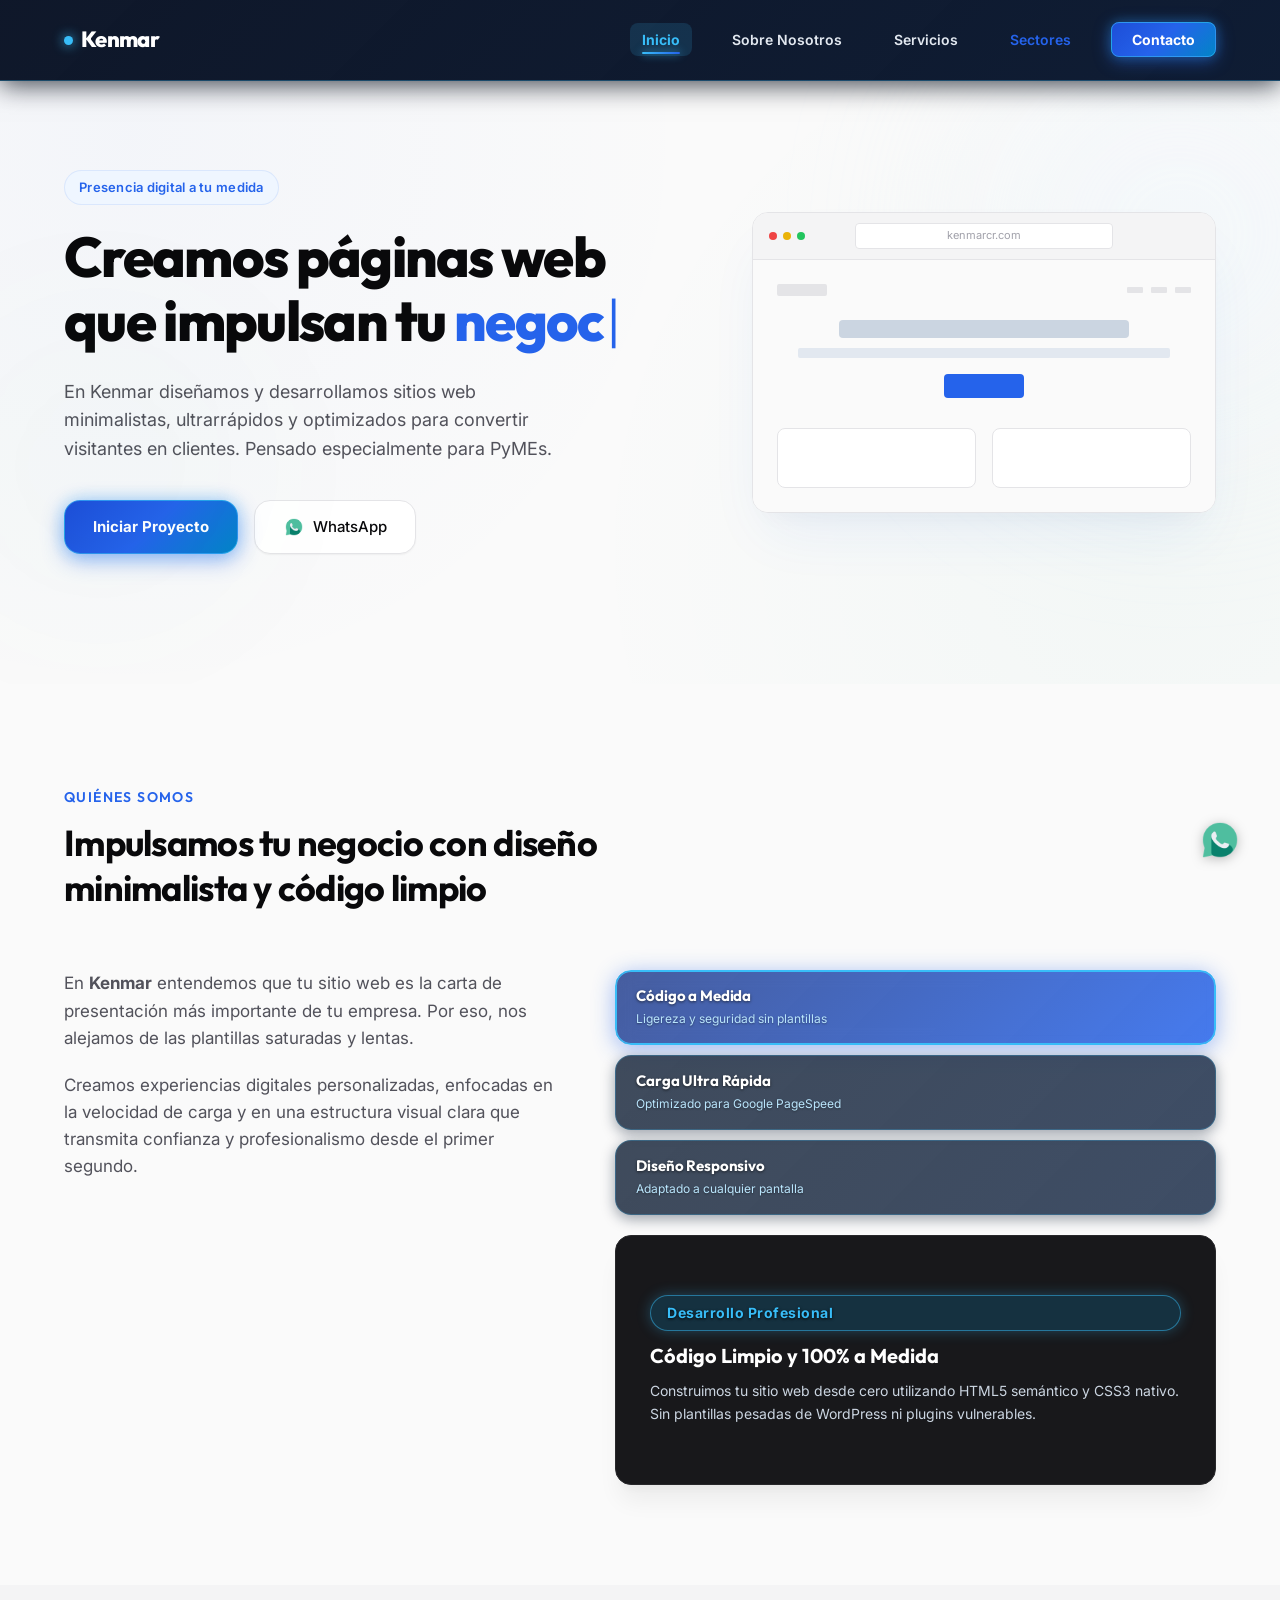
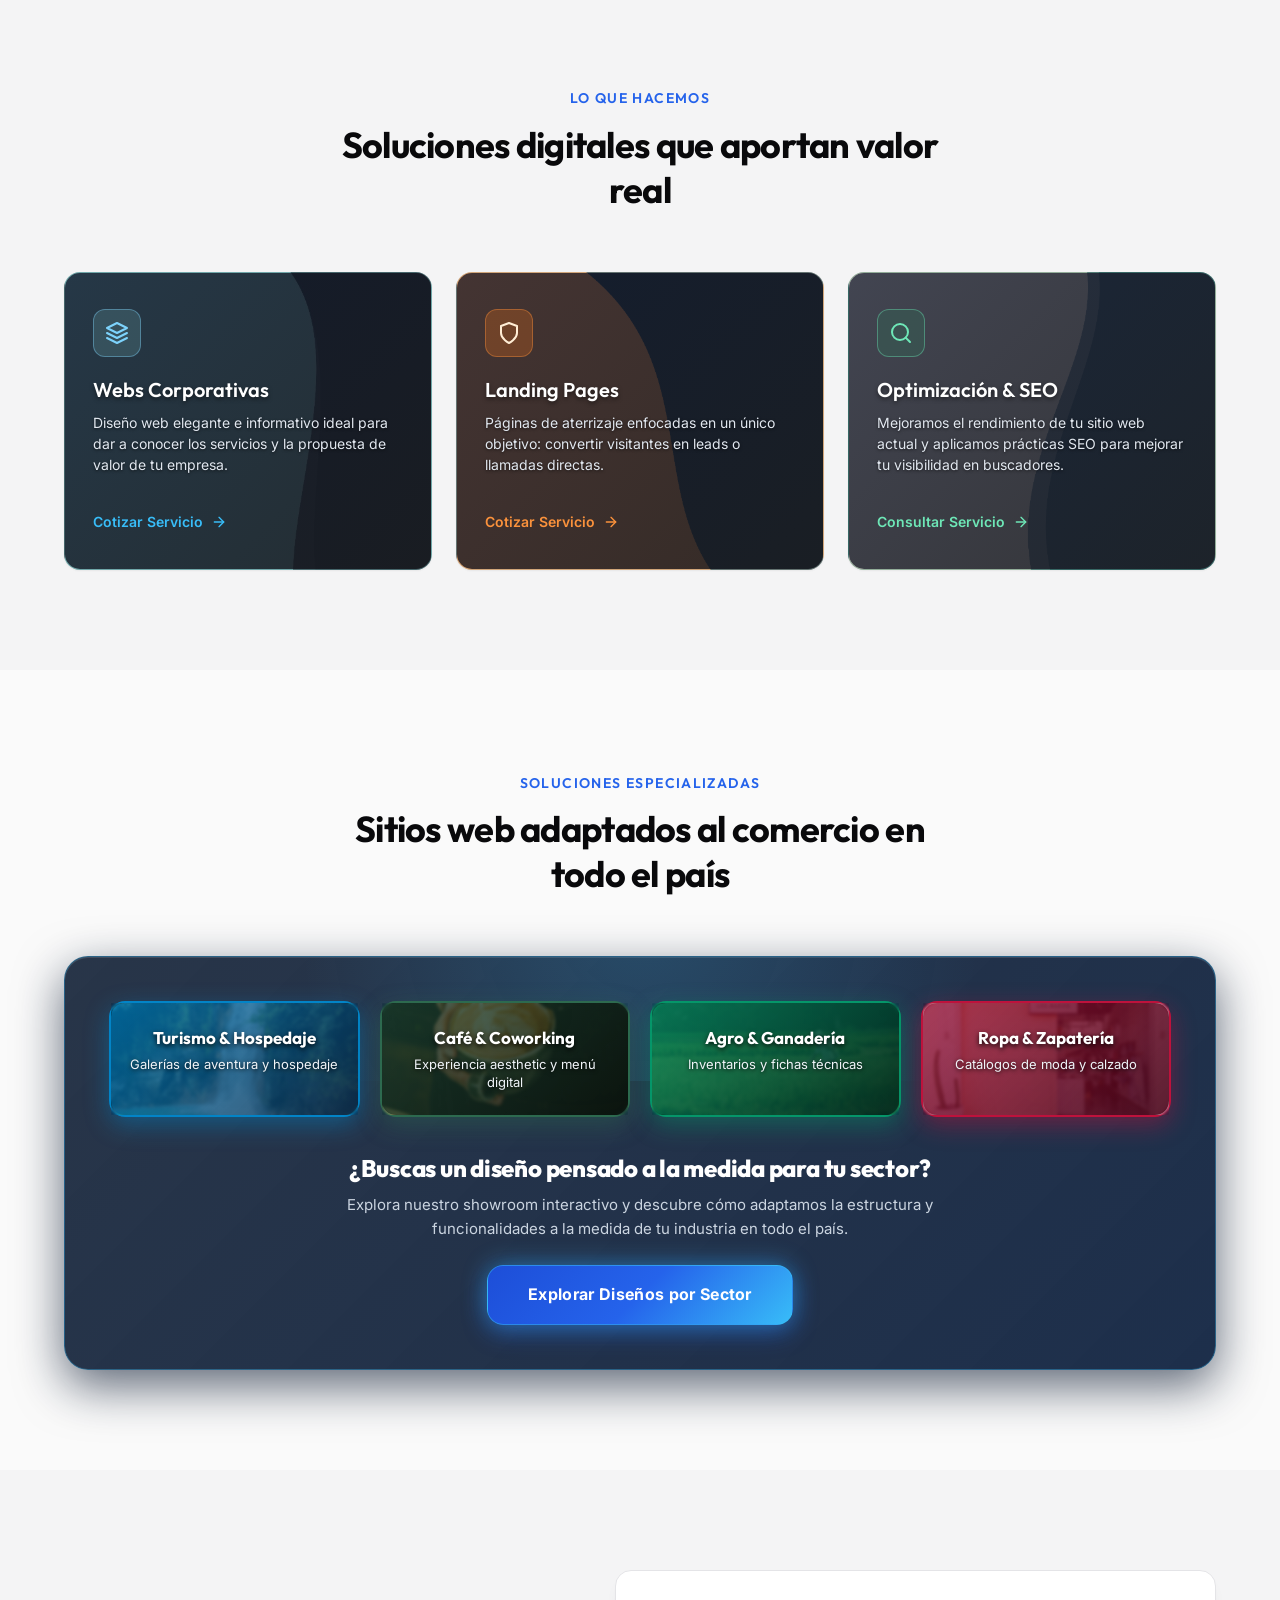
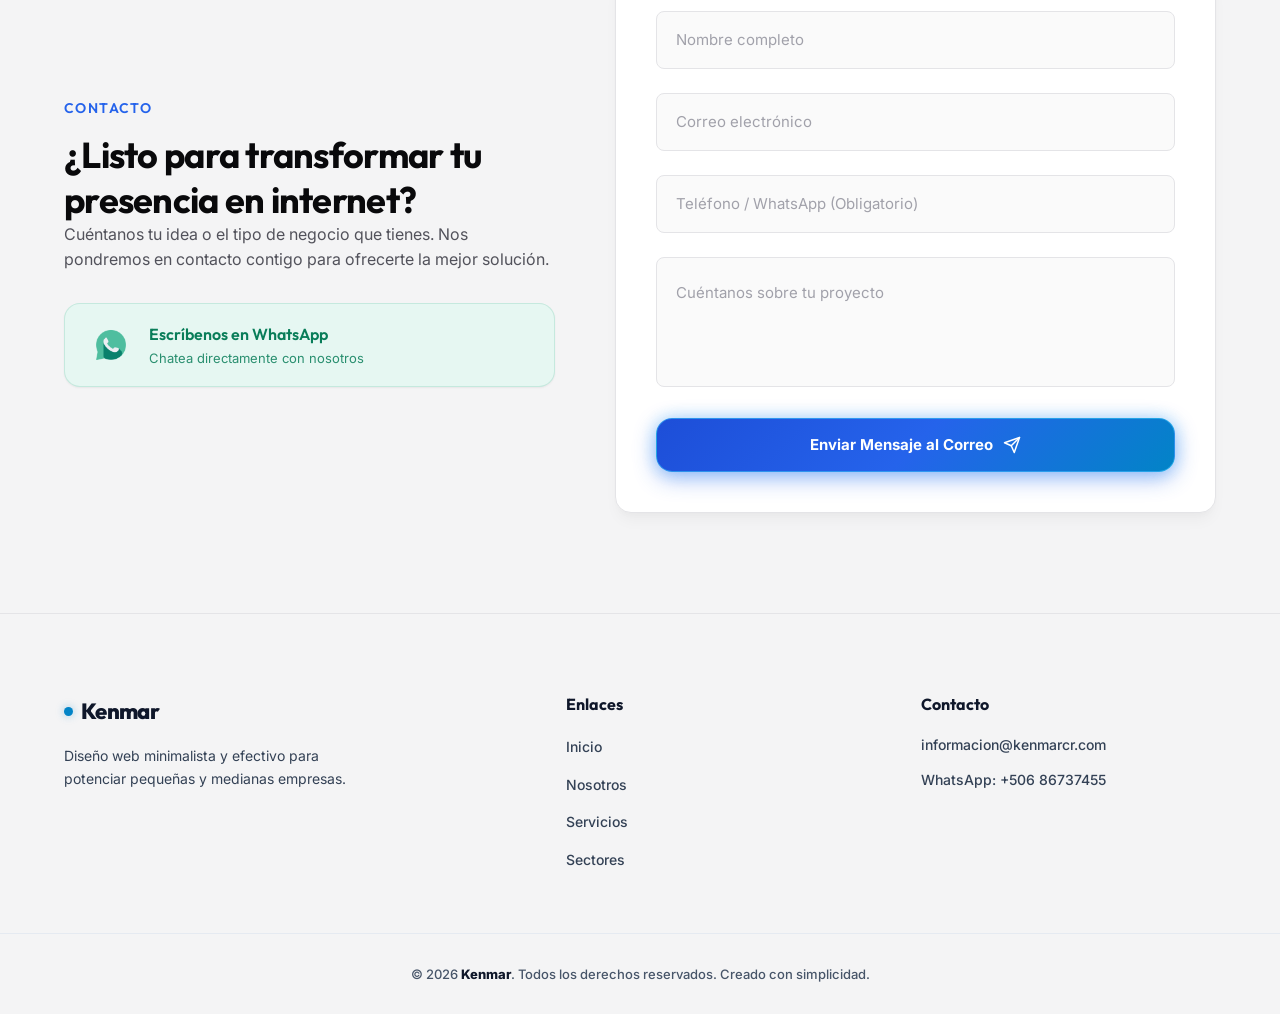
==== commit 64e9b529: "Version 1.1" ====
--- a/index.html
+++ b/index.html
@@ -343,20 +343,29 @@
                     <!-- Formulario de Contacto -->
                     <div class="contact-form-container">
                         <form id="contact-form" class="contact-form">
+                            <!-- Configuración para envío directo a Correo (FormSubmit) -->
+                            <input type="hidden" name="_subject" value="Nuevo Proyecto Solicitado - Kenmar Web">
+                            <input type="hidden" name="_template" value="table">
+                            <input type="hidden" name="_captcha" value="false">
+
                             <div class="form-group">
                                 <input type="text" id="name" name="name" required placeholder=" ">
-                                <label for="name">Nombre</label>
+                                <label for="name">Nombre completo</label>
                             </div>
                             <div class="form-group">
                                 <input type="email" id="email" name="email" required placeholder=" ">
-                                <label for="email">Correo Electrónico</label>
+                                <label for="email">Correo electrónico</label>
+                            </div>
+                            <div class="form-group">
+                                <input type="tel" id="phone" name="phone" required placeholder=" " pattern="[0-9+\s\-]{8,15}">
+                                <label for="phone">Teléfono / WhatsApp (Obligatorio)</label>
                             </div>
                             <div class="form-group">
                                 <textarea id="message" name="message" required placeholder=" " rows="4"></textarea>
                                 <label for="message">Cuéntanos sobre tu proyecto</label>
                             </div>
                             <button type="submit" class="btn btn-primary btn-submit">
-                                <span>Enviar Mensaje</span>
+                                <span>Enviar Mensaje al Correo</span>
                                 <svg class="btn-icon" viewBox="0 0 24 24" fill="none" stroke="currentColor" stroke-width="2" stroke-linecap="round" stroke-linejoin="round"><line x1="22" x2="11" y1="2" y2="13"/><polygon points="22 2 15 22 11 13 2 9 22 2"/></svg>
                             </button>
                         </form>
--- a/styles.css
+++ b/styles.css
@@ -159,20 +159,21 @@
 }
 
 .btn-primary {
-    background: linear-gradient(135deg, rgba(10, 25, 47, 0.78) 0%, rgba(15, 34, 64, 0.80) 100%) !important;
-    border: 1px solid rgba(56, 189, 248, 0.3) !important;
+    background: linear-gradient(135deg, #1d4ed8 0%, #2563eb 50%, #0284c7 100%) !important;
+    border: 1.5px solid rgba(56, 189, 248, 0.6) !important;
     color: #ffffff !important;
-    box-shadow: 0 4px 14px rgba(10, 25, 47, 0.4);
+    font-weight: 700 !important;
+    box-shadow: 0 6px 22px rgba(37, 99, 235, 0.45), 0 0 16px rgba(56, 189, 248, 0.3);
     backdrop-filter: blur(10px);
     -webkit-backdrop-filter: blur(10px);
-    transition: var(--transition-smooth);
+    transition: all 0.3s cubic-bezier(0.16, 1, 0.3, 1) !important;
 }
 
 .btn-primary:hover {
     border-color: #38bdf8 !important;
-    background: linear-gradient(135deg, rgba(15, 34, 64, 0.82) 0%, rgba(29, 78, 216, 0.80) 100%) !important;
-    box-shadow: 0 4px 20px rgba(37, 99, 235, 0.45);
-    transform: translateY(-2px);
+    background: linear-gradient(135deg, #2563eb 0%, #0284c7 50%, #38bdf8 100%) !important;
+    box-shadow: 0 12px 30px rgba(56, 189, 248, 0.65), 0 0 25px rgba(37, 99, 235, 0.5) !important;
+    transform: translateY(-3px) scale(1.05) !important;
     color: #ffffff !important;
 }
 
@@ -207,25 +208,25 @@
     fill: currentColor;
 }
 
-/* Header & Navegación - Resalte Azul Rey/Eléctrico/Oscuro */
+/* Header & Navegación - Azul Marino Oscuro Elegante */
 .main-header {
     position: fixed;
     top: 0;
     left: 0;
     width: 100%;
     z-index: 1000;
-    background: linear-gradient(135deg, rgba(10, 25, 47, 0.88) 0%, rgba(15, 34, 64, 0.92) 100%);
+    background: linear-gradient(135deg, rgba(5, 14, 33, 0.96) 0%, rgba(10, 24, 48, 0.98) 100%);
     backdrop-filter: blur(18px);
     -webkit-backdrop-filter: blur(18px);
-    border-bottom: 1px solid rgba(56, 189, 248, 0.25);
-    box-shadow: 0 4px 25px rgba(10, 25, 47, 0.5);
+    border-bottom: 1px solid rgba(56, 189, 248, 0.3);
+    box-shadow: 0 4px 25px rgba(2, 8, 20, 0.75);
     transition: var(--transition-smooth);
 }
 
 .main-header.scrolled {
-    background: linear-gradient(135deg, rgba(10, 25, 47, 0.95) 0%, rgba(15, 34, 64, 0.98) 100%);
+    background: linear-gradient(135deg, rgba(3, 9, 23, 0.98) 0%, rgba(7, 18, 38, 0.99) 100%);
     border-bottom-color: rgba(56, 189, 248, 0.45);
-    box-shadow: 0 8px 30px rgba(10, 25, 47, 0.7);
+    box-shadow: 0 8px 30px rgba(2, 8, 20, 0.85);
 }
 
 .header-container {
@@ -308,15 +309,16 @@
 }
 
 .nav-btn {
-    background: linear-gradient(135deg, rgba(10, 25, 47, 0.78) 0%, rgba(15, 34, 64, 0.80) 100%) !important;
-    border: 1px solid rgba(56, 189, 248, 0.3) !important;
+    background: linear-gradient(135deg, #1d4ed8 0%, #2563eb 50%, #0284c7 100%) !important;
+    border: 1.5px solid rgba(56, 189, 248, 0.6) !important;
     color: #ffffff !important;
-    padding: 8px 18px !important;
+    font-weight: 700 !important;
+    padding: 8px 20px !important;
     border-radius: var(--radius-sm);
-    box-shadow: 0 4px 12px rgba(10, 25, 47, 0.4);
+    box-shadow: 0 4px 18px rgba(37, 99, 235, 0.45), 0 0 12px rgba(56, 189, 248, 0.3);
     backdrop-filter: blur(10px);
     -webkit-backdrop-filter: blur(10px);
-    transition: var(--transition-smooth);
+    transition: all 0.3s cubic-bezier(0.16, 1, 0.3, 1) !important;
 }
 
 .nav-btn::after {
@@ -325,9 +327,9 @@
 
 .nav-btn:hover {
     border-color: #38bdf8 !important;
-    background: linear-gradient(135deg, rgba(15, 34, 64, 0.82) 0%, rgba(29, 78, 216, 0.80) 100%) !important;
-    box-shadow: 0 4px 18px rgba(37, 99, 235, 0.35);
-    transform: translateY(-1px);
+    background: linear-gradient(135deg, #2563eb 0%, #0284c7 50%, #38bdf8 100%) !important;
+    box-shadow: 0 8px 25px rgba(56, 189, 248, 0.65), 0 0 20px rgba(37, 99, 235, 0.5) !important;
+    transform: translateY(-2px) scale(1.05) !important;
     color: #ffffff !important;
 }
 
@@ -1601,6 +1603,22 @@
 .btn-submit {
     width: 100%;
     gap: 10px;
+    background: linear-gradient(135deg, #1d4ed8 0%, #2563eb 50%, #0284c7 100%) !important;
+    border: 1.5px solid rgba(56, 189, 248, 0.6) !important;
+    color: #ffffff !important;
+    font-weight: 700 !important;
+    box-shadow: 0 6px 22px rgba(37, 99, 235, 0.45), 0 0 16px rgba(56, 189, 248, 0.3);
+    backdrop-filter: blur(10px);
+    -webkit-backdrop-filter: blur(10px);
+    transition: all 0.3s cubic-bezier(0.16, 1, 0.3, 1) !important;
+}
+
+.btn-submit:hover {
+    border-color: #38bdf8 !important;
+    background: linear-gradient(135deg, #2563eb 0%, #0284c7 50%, #38bdf8 100%) !important;
+    box-shadow: 0 12px 30px rgba(56, 189, 248, 0.65), 0 0 25px rgba(37, 99, 235, 0.5) !important;
+    transform: translateY(-3px) scale(1.03) !important;
+    color: #ffffff !important;
 }
 
 .btn-icon {
@@ -1858,7 +1876,7 @@
 
 /* Imágenes de Fondo con Filtro del Color Característico Por Encima */
 .sector-mini-card.retail-mini-card {
-    background-image: url('assets/sector_retail_desc.jpg');
+    background-image: url('assets/sector_retail_bg.jpg');
     border: 2.5px solid #be123c;
     box-shadow: 0 8px 24px rgba(190, 18, 60, 0.45);
 }
@@ -1878,7 +1896,7 @@
 }
 
 .sector-mini-card.agro-mini-card {
-    background-image: url('assets/sector_agro_info_bg.jpg');
+    background-image: url('assets/sector_agro_bg.jpg');
     border: 2.5px solid #059669;
     box-shadow: 0 8px 24px rgba(5, 150, 105, 0.45);
 }
@@ -1899,8 +1917,8 @@
 
 .sector-mini-card.cafe-mini-card {
     background-image: url('assets/sector_cafe_bg.jpg');
-    border: 2.5px solid #c2410c;
-    box-shadow: 0 8px 24px rgba(194, 65, 12, 0.45);
+    border: 2.5px solid #2d6a4f;
+    box-shadow: 0 8px 24px rgba(45, 106, 79, 0.45);
 }
 
 .sector-mini-card.cafe-mini-card::before {
@@ -1910,7 +1928,7 @@
     left: 0;
     width: 100%;
     height: 100%;
-    background: linear-gradient(135deg, rgba(194, 65, 12, 0.74) 0%, rgba(67, 20, 7, 0.86) 100%);
+    background: linear-gradient(135deg, rgba(27, 67, 50, 0.74) 0%, rgba(10, 20, 14, 0.86) 100%);
     backdrop-filter: blur(1.5px);
     -webkit-backdrop-filter: blur(1.5px);
     z-index: 1;
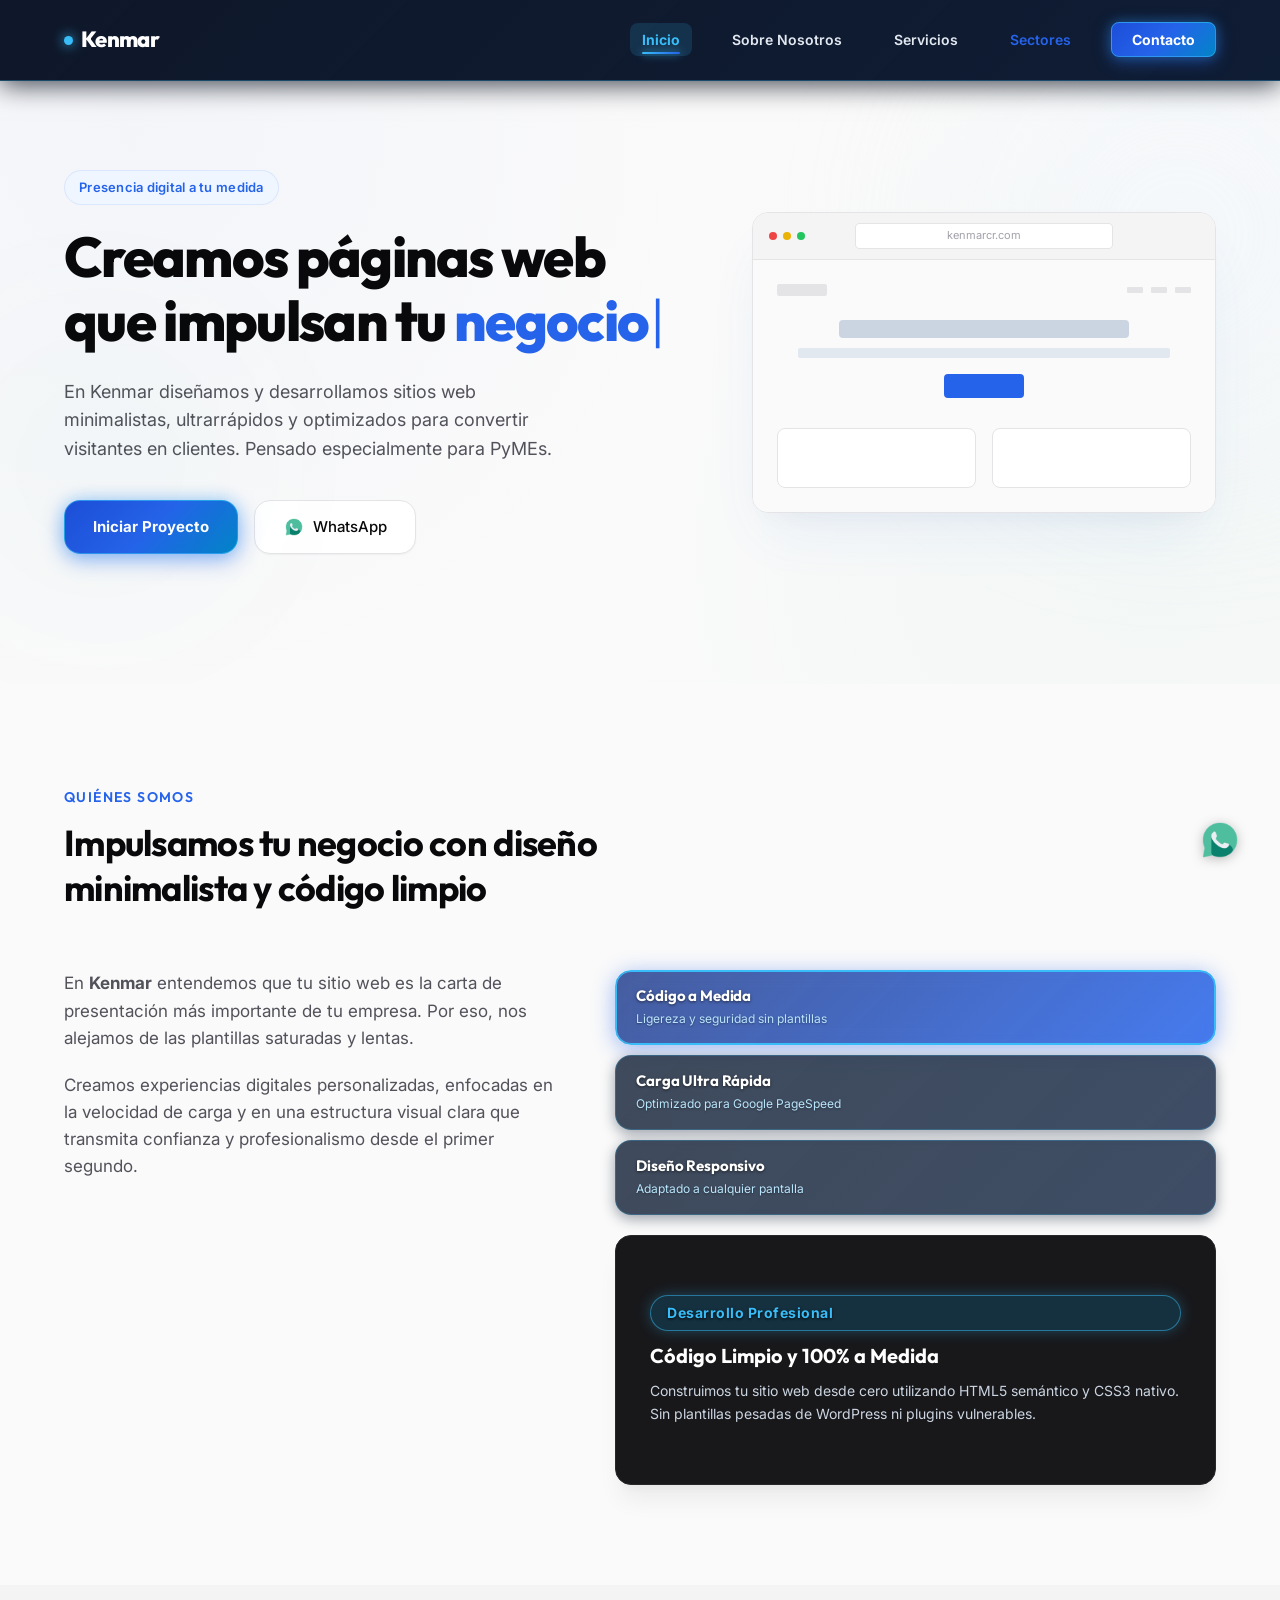
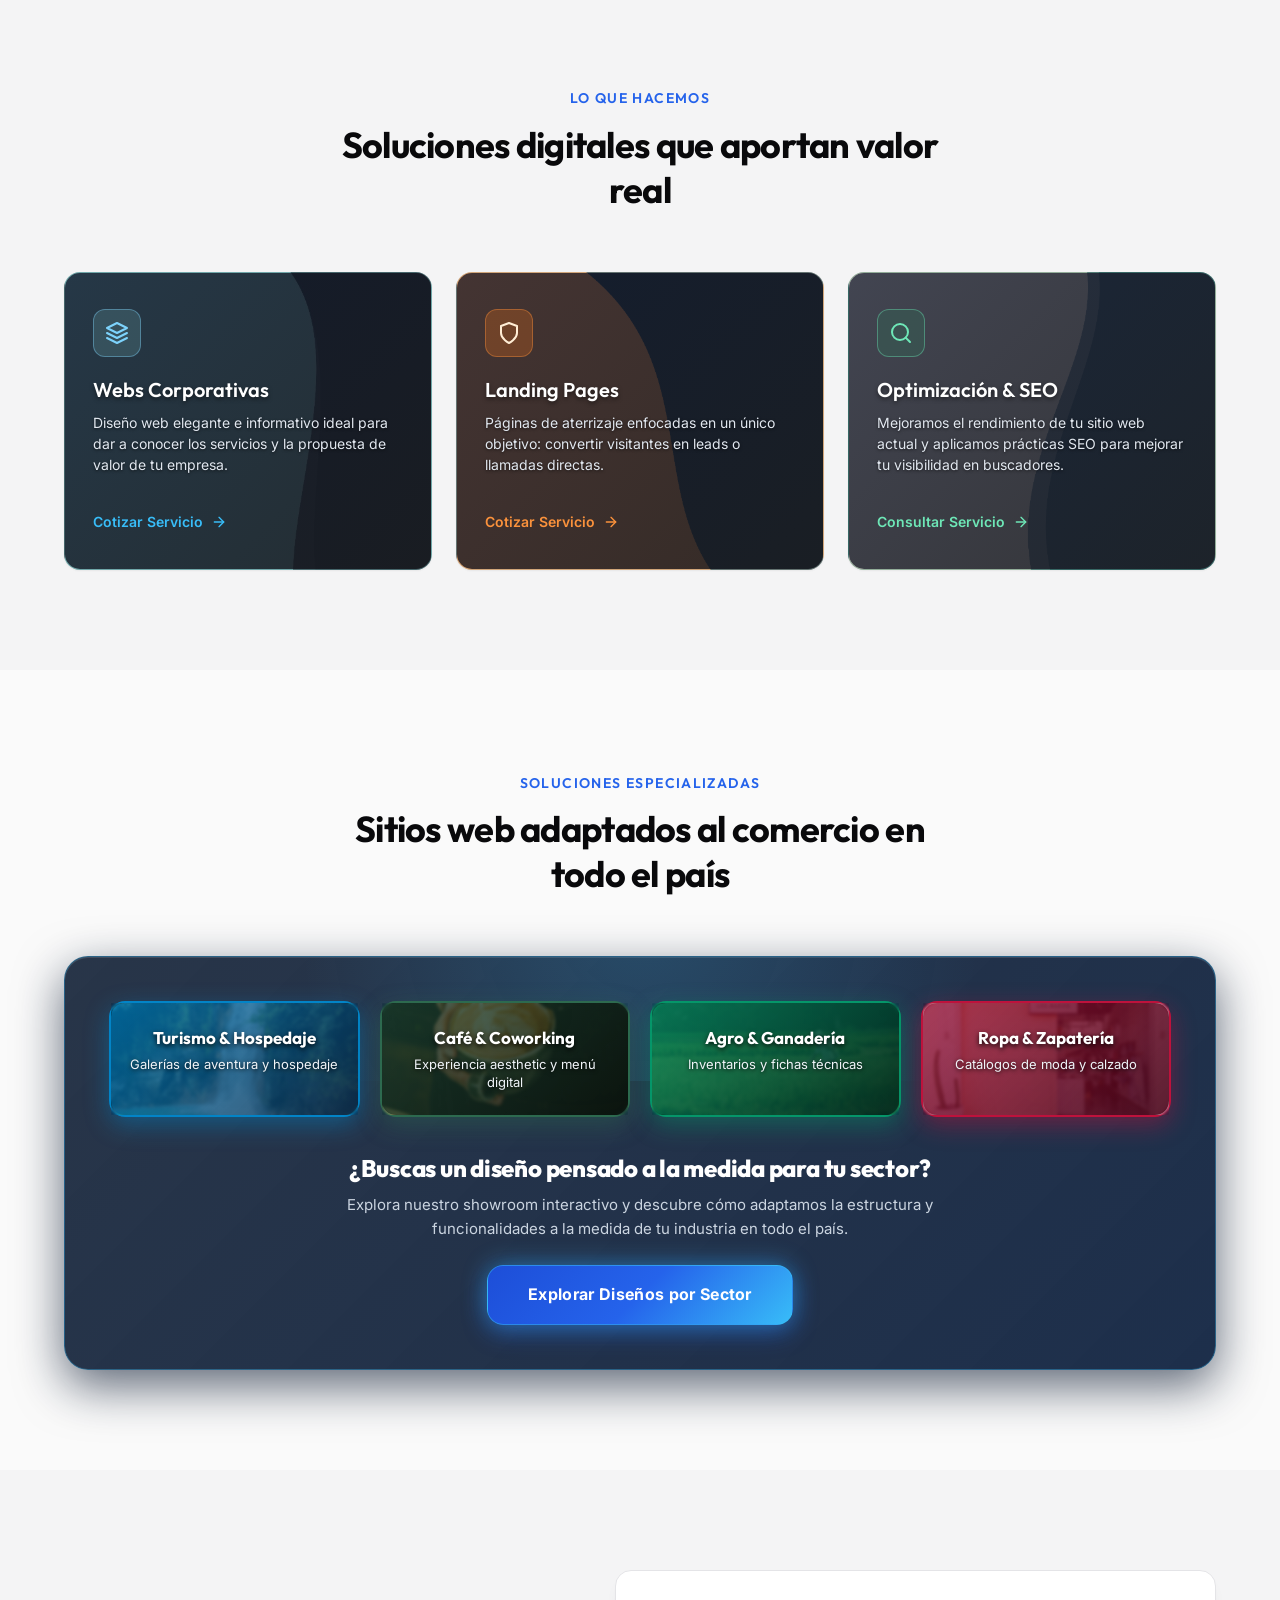
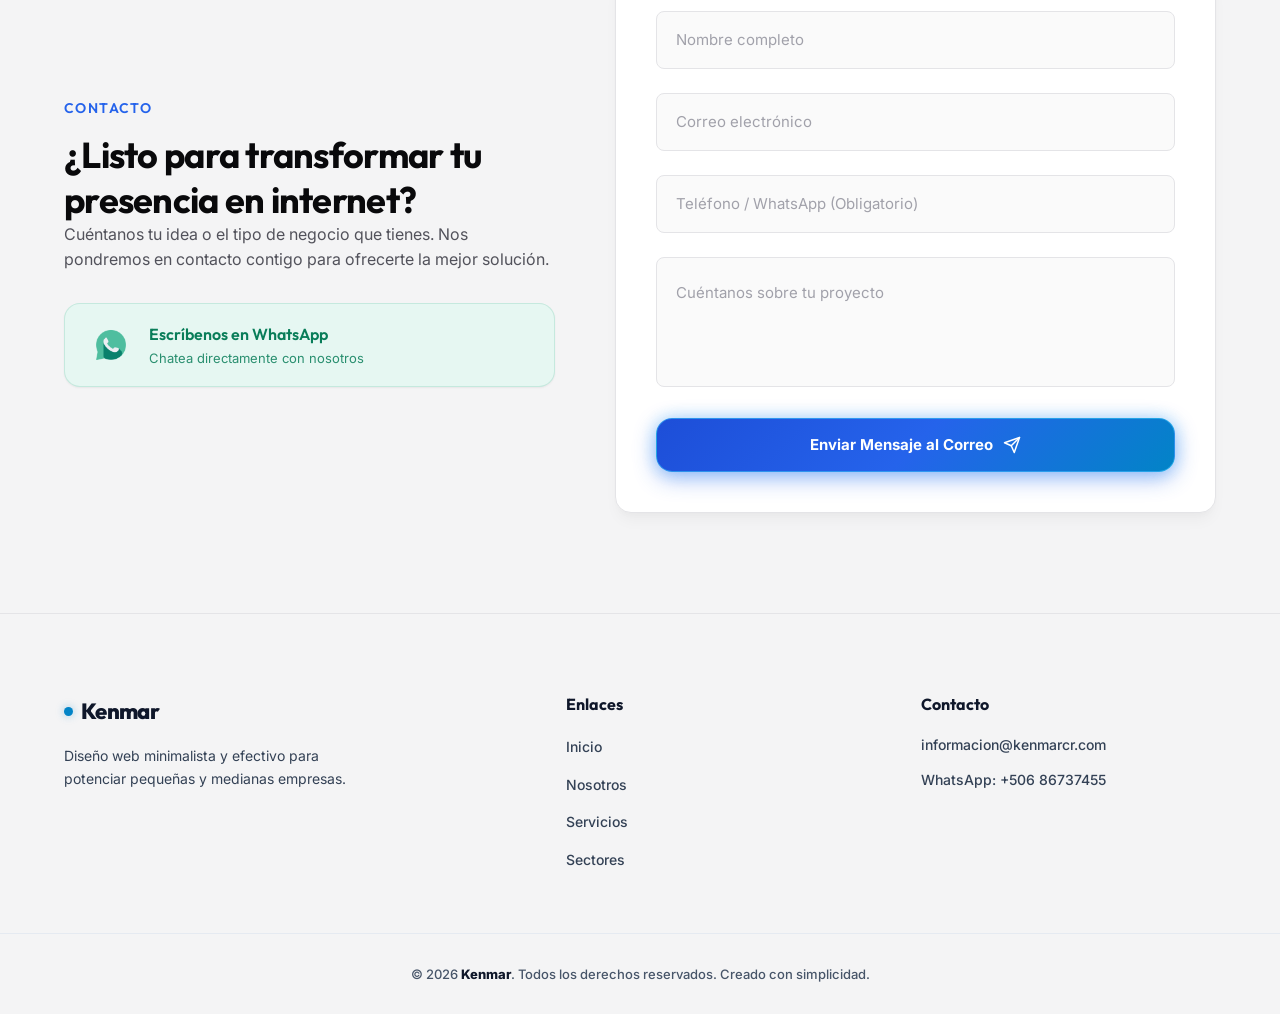
==== commit f5301d81: "Version 1.2" ====
--- a/index.html
+++ b/index.html
@@ -342,7 +342,7 @@
 
                     <!-- Formulario de Contacto -->
                     <div class="contact-form-container">
-                        <form id="contact-form" class="contact-form">
+                        <form id="contact-form" class="contact-form" action="https://formsubmit.co/informacion@kenmarcr.com" method="POST">
                             <!-- Configuración para envío directo a Correo (FormSubmit) -->
                             <input type="hidden" name="_subject" value="Nuevo Proyecto Solicitado - Kenmar Web">
                             <input type="hidden" name="_template" value="table">
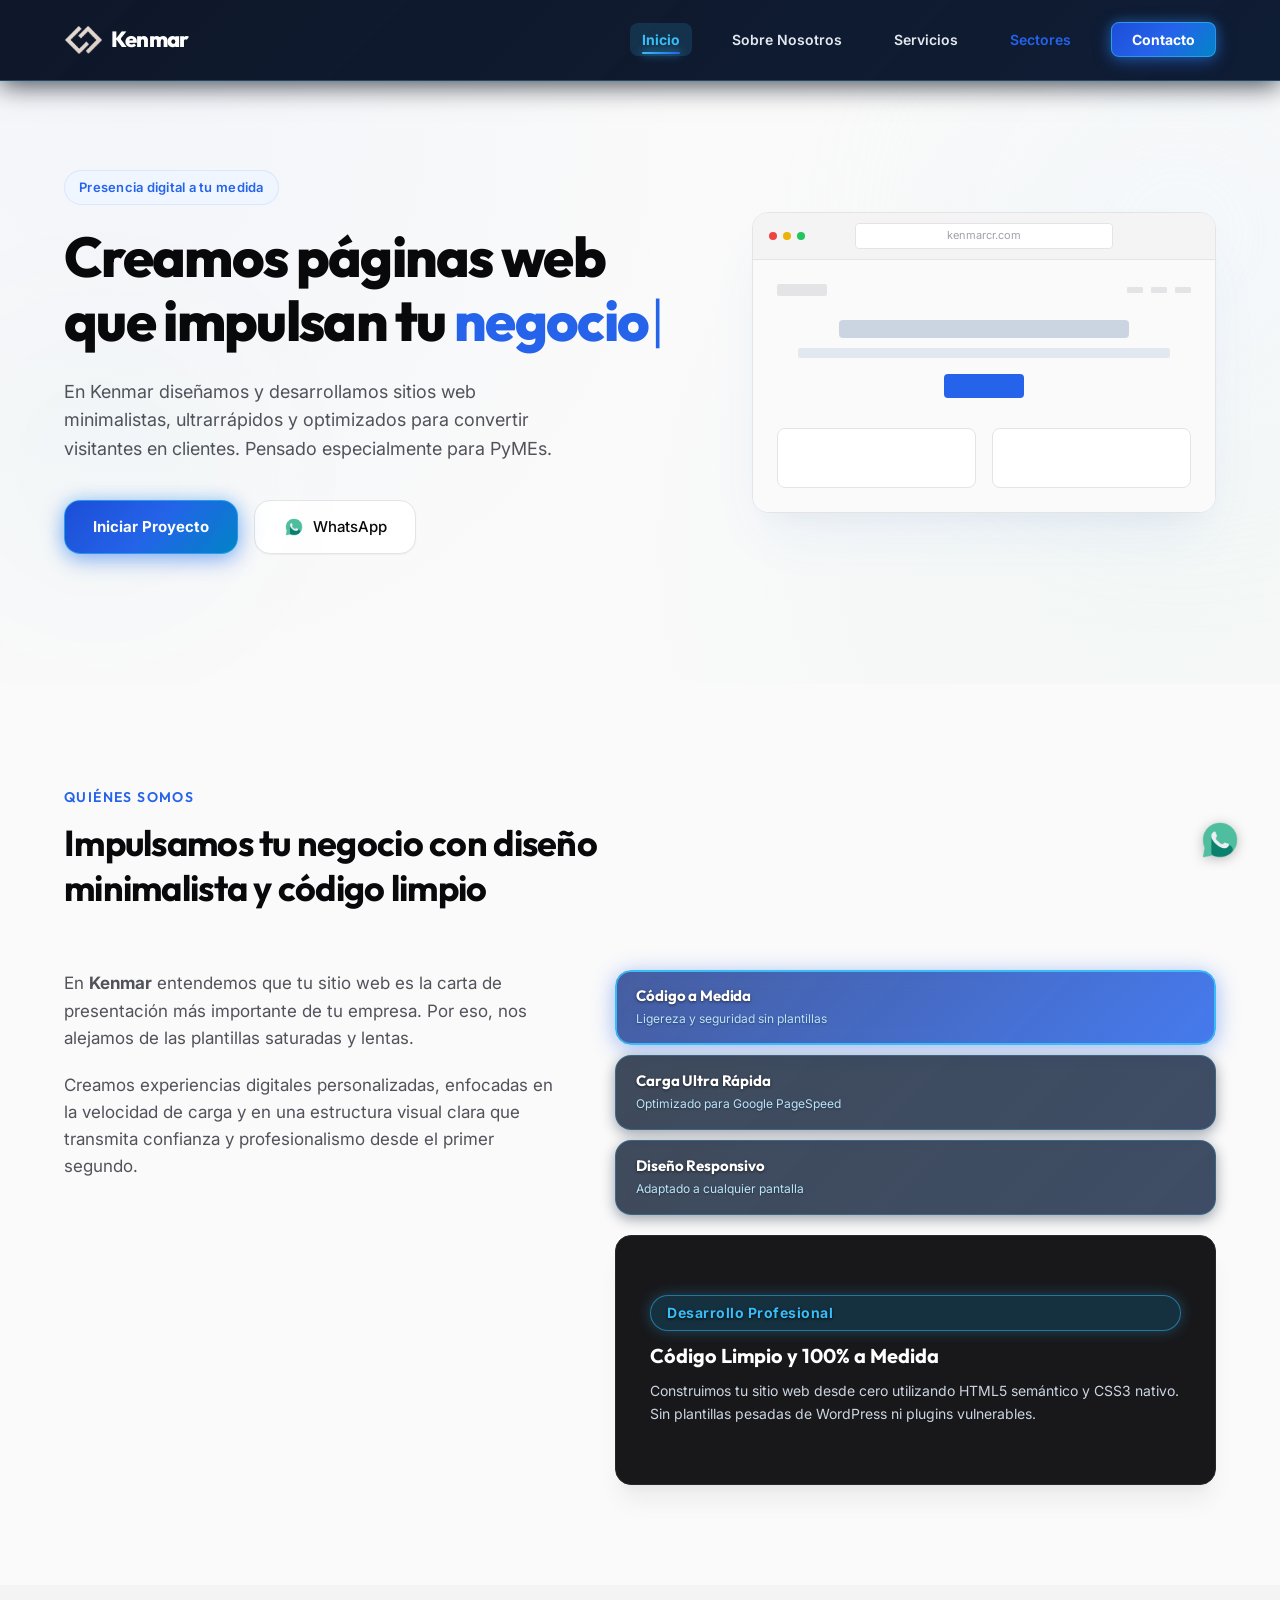
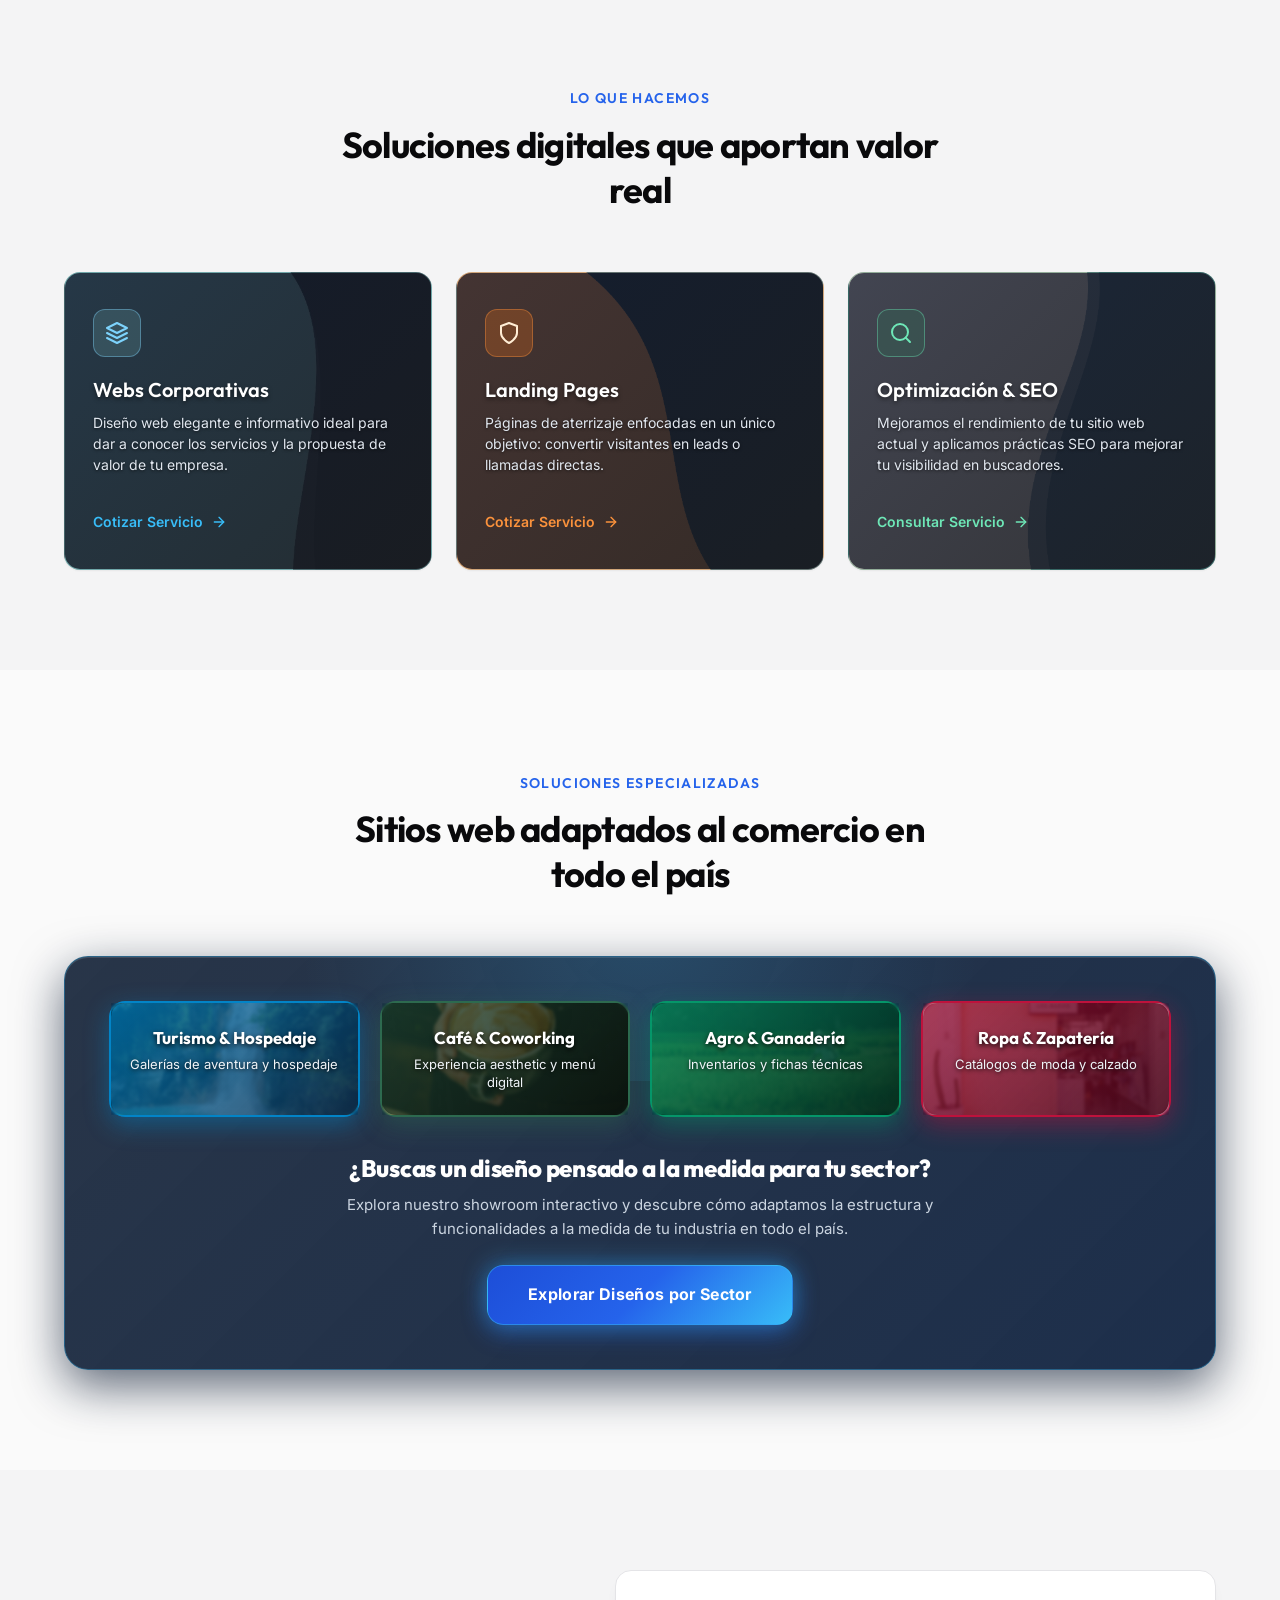
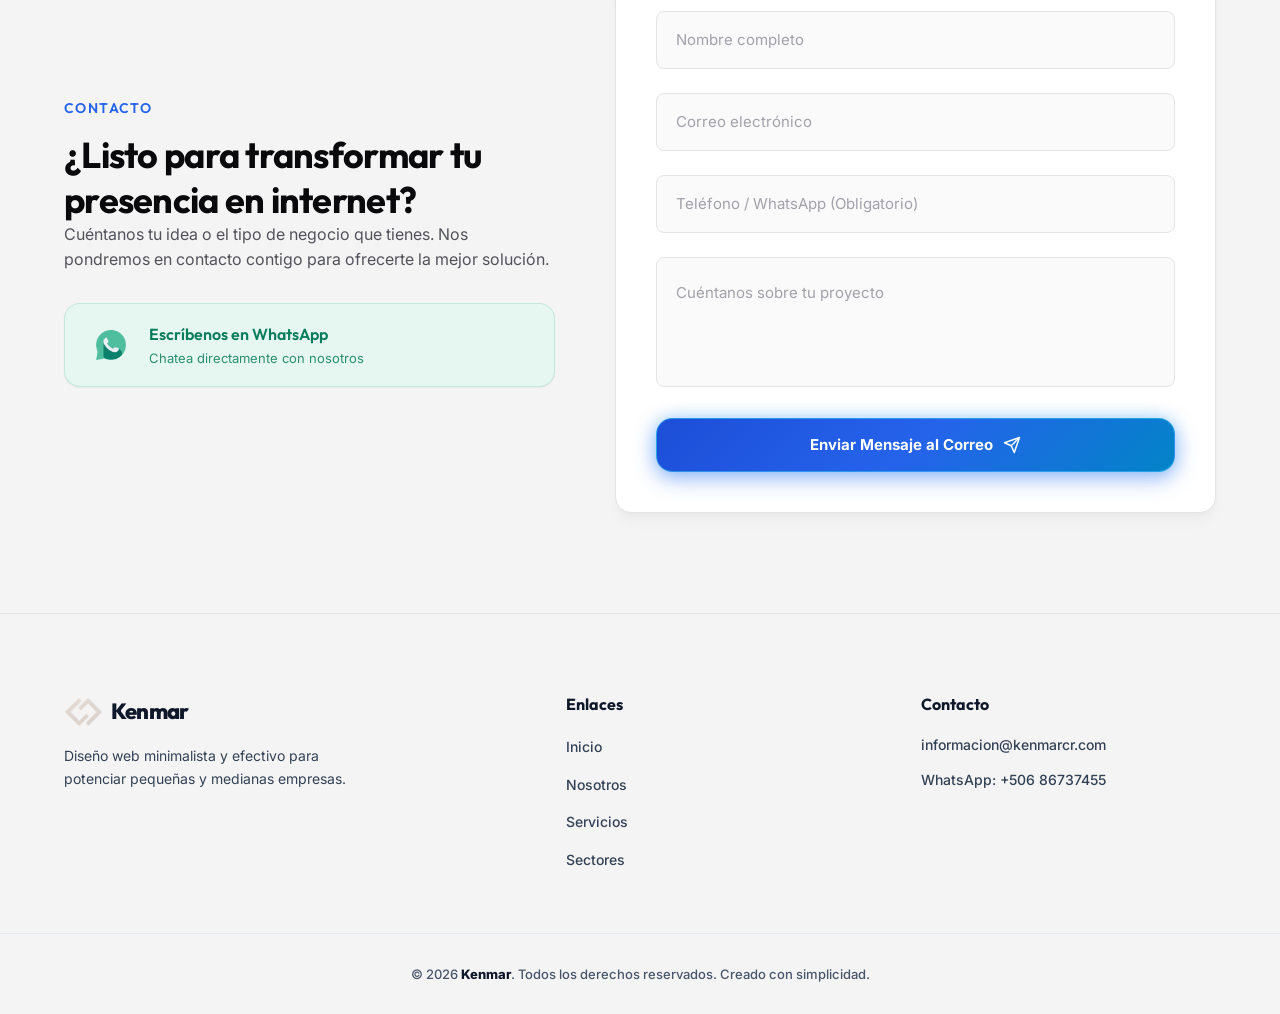
==== commit 5e2811cf: "Version 1.4" ====
--- a/index.html
+++ b/index.html
@@ -17,7 +17,7 @@
     <header class="main-header" id="header">
         <div class="container header-container">
             <a href="#inicio" class="logo">
-                <span class="logo-dot"></span>Kenmar
+                <img src="assets/kenmar_logo.png" alt="Logo" class="logo-img">Kenmar
             </a>
             <nav class="nav-menu" id="nav-menu">
                 <ul class="nav-list">
@@ -342,7 +342,7 @@
 
                     <!-- Formulario de Contacto -->
                     <div class="contact-form-container">
-                        <form id="contact-form" class="contact-form" action="https://formsubmit.co/informacion@kenmarcr.com" method="POST">
+                        <form id="contact-form" class="contact-form" action="https://formsubmit.co/847ca14617861b9f643750df8e67dea3" method="POST">
                             <!-- Configuración para envío directo a Correo (FormSubmit) -->
                             <input type="hidden" name="_subject" value="Nuevo Proyecto Solicitado - Kenmar Web">
                             <input type="hidden" name="_template" value="table">
@@ -380,7 +380,7 @@
     <footer class="main-footer">
         <div class="container footer-container">
             <div class="footer-brand">
-                <a href="#inicio" class="logo"><span class="logo-dot"></span>Kenmar</a>
+                <a href="#inicio" class="logo"><img src="assets/kenmar_logo.png" alt="Logo" class="logo-img">Kenmar</a>
                 <p>Diseño web minimalista y efectivo para potenciar pequeñas y medianas empresas.</p>
             </div>
             <div class="footer-links">
--- a/styles.css
+++ b/styles.css
@@ -261,6 +261,19 @@
     display: inline-block;
 }
 
+.logo-img {
+    height: 30px;
+    width: auto;
+    display: block;
+    object-fit: contain;
+    transition: var(--transition-smooth);
+}
+
+.logo:hover .logo-img {
+    transform: rotate(-6deg) scale(1.1);
+    filter: drop-shadow(0 0 8px rgba(56, 189, 248, 0.6));
+}
+
 .nav-list {
     display: flex;
     align-items: center;
@@ -347,7 +360,7 @@
 .burger-bar {
     width: 100%;
     height: 2px;
-    background-color: var(--text-primary);
+    background-color: #ffffff;
     border-radius: 2px;
     transition: var(--transition-smooth);
 }
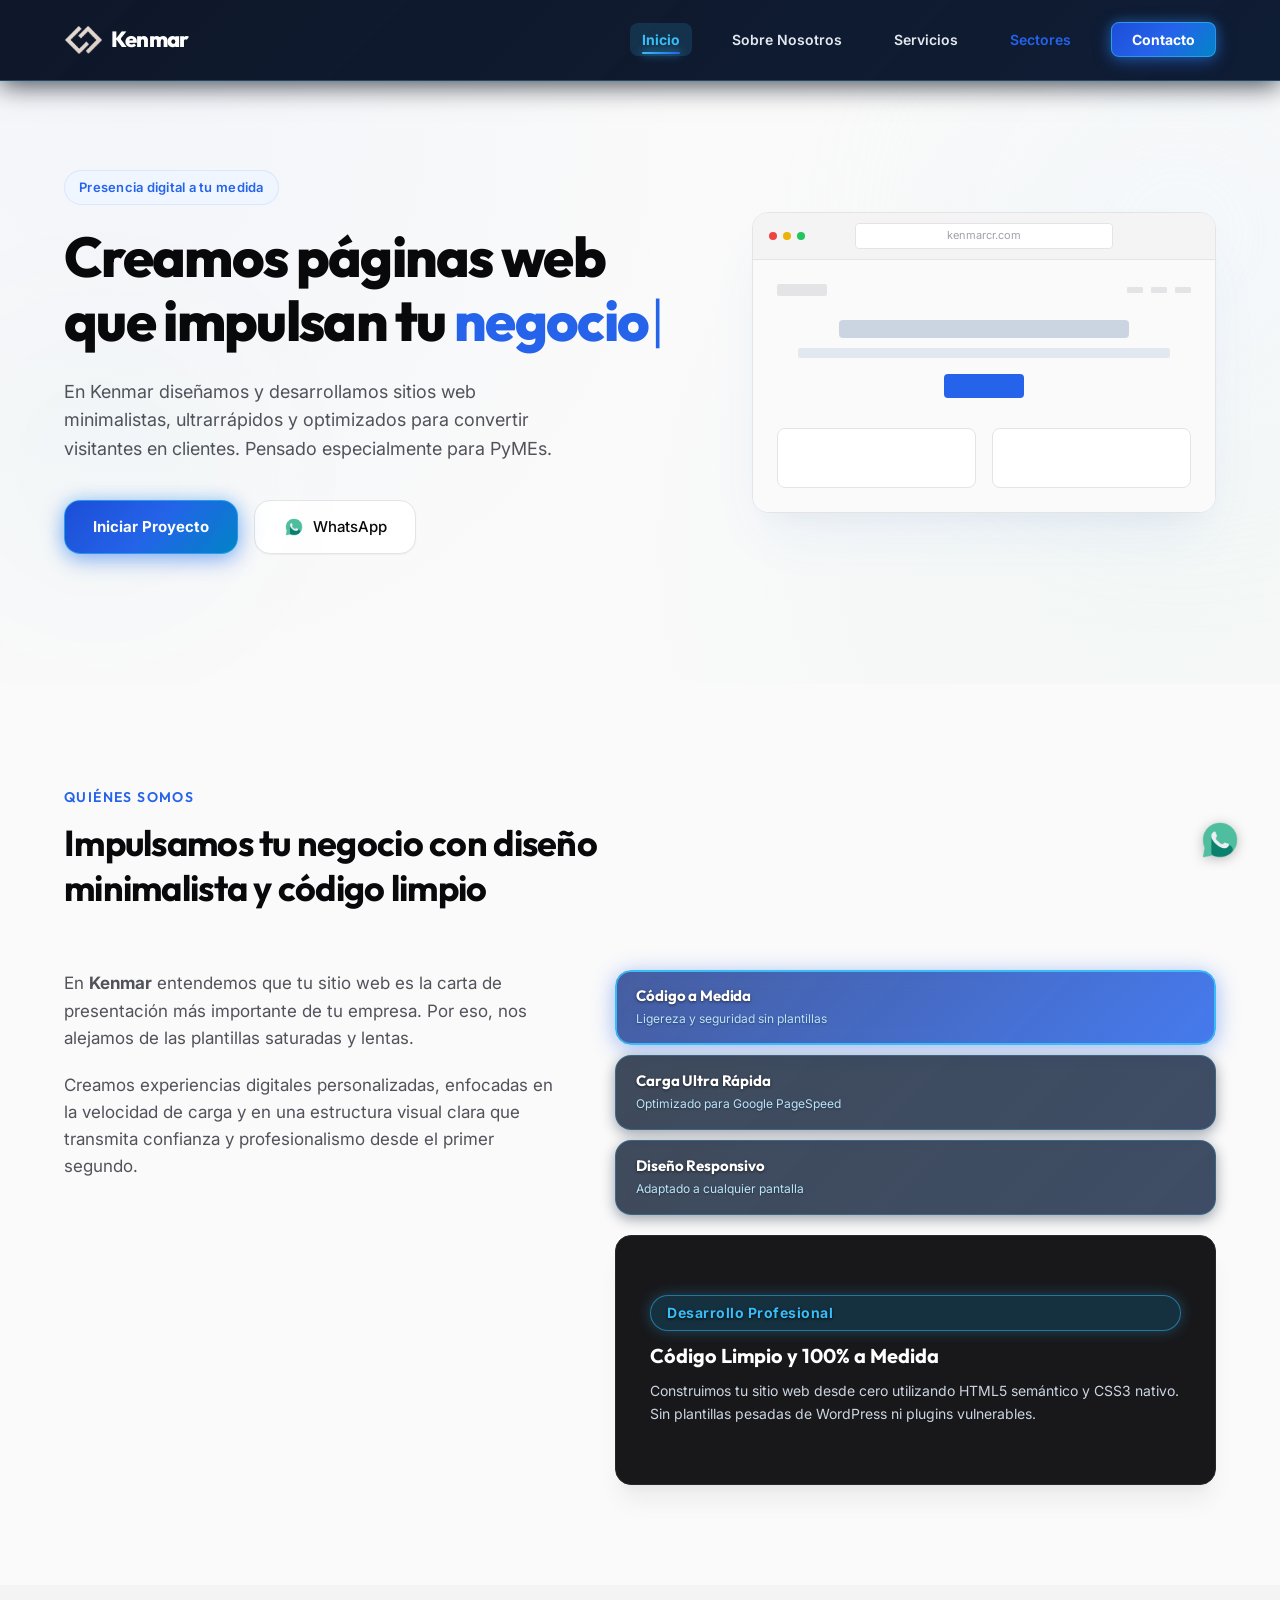
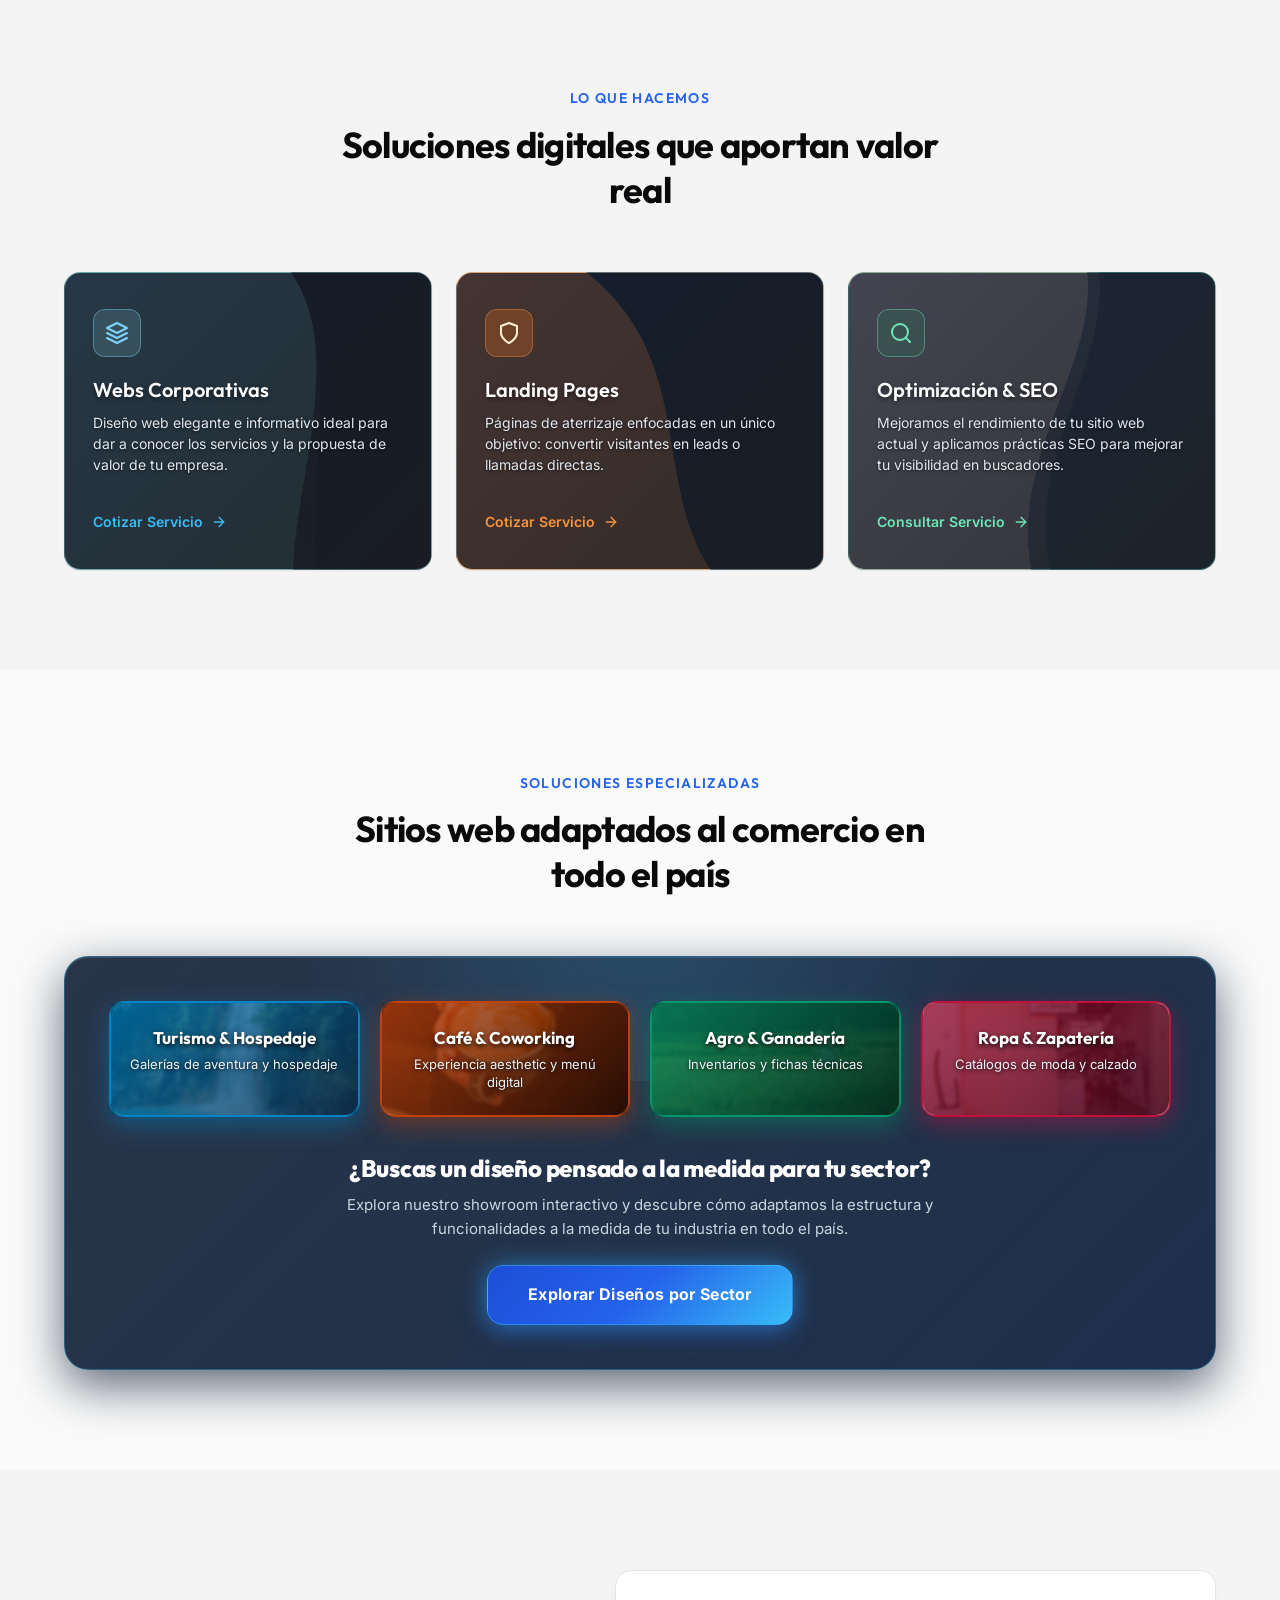
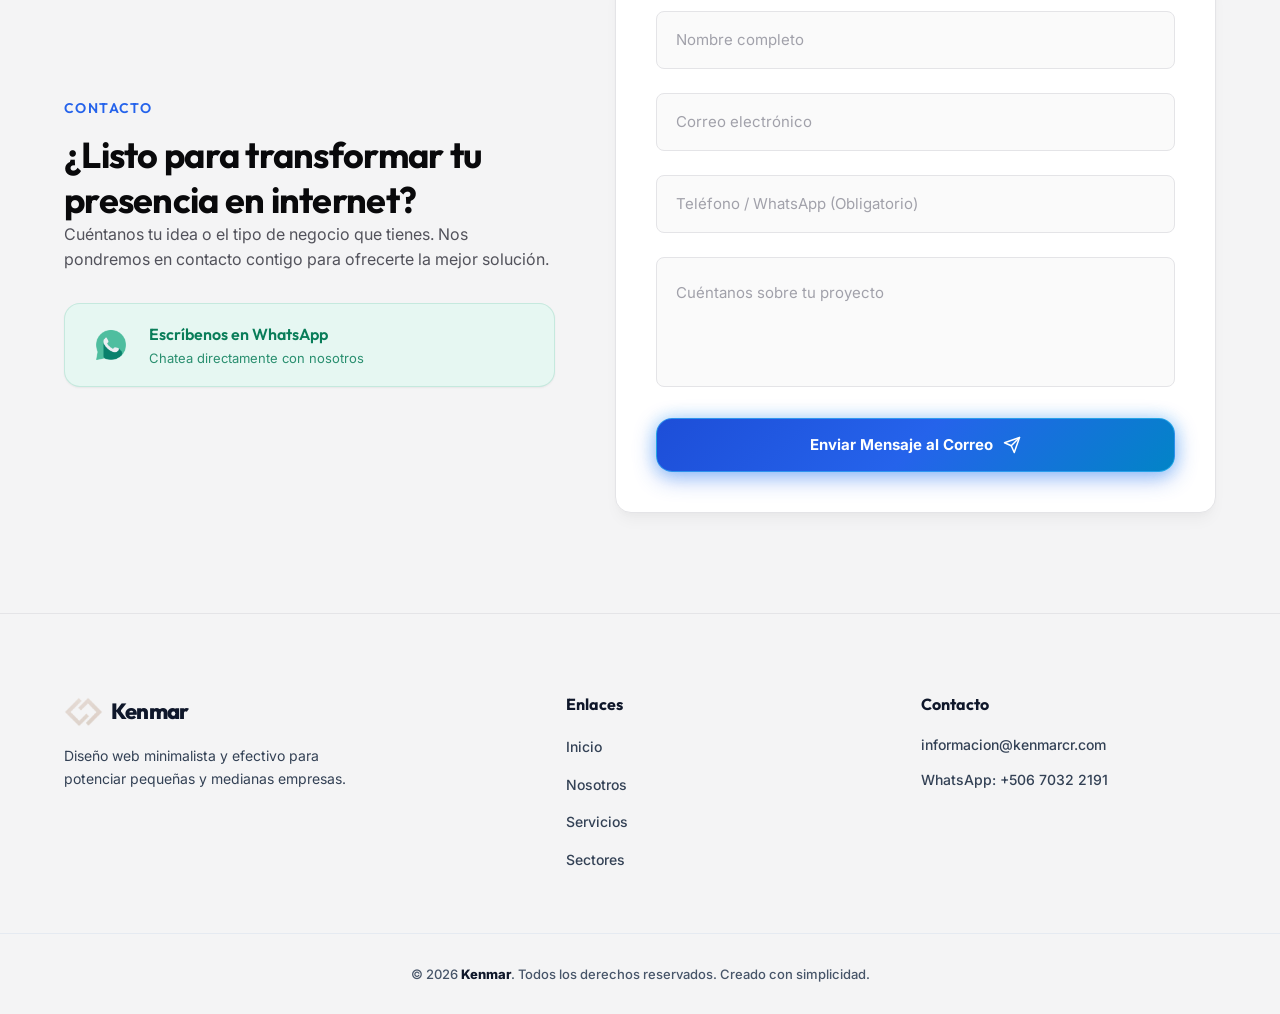
==== commit 38159bed: "Version 1.6" ====
--- a/index.html
+++ b/index.html
@@ -20,6 +20,8 @@
                 <img src="assets/kenmar_logo.png" alt="Logo" class="logo-img">Kenmar
             </a>
             <nav class="nav-menu" id="nav-menu">
+                <!-- Botón de cierre para móviles -->
+                <button class="nav-close" id="nav-close" aria-label="Cerrar menú">&times;</button>
                 <ul class="nav-list">
                     <li><a href="#inicio" class="nav-link active">Inicio</a></li>
                     <li><a href="#nosotros" class="nav-link">Sobre Nosotros</a></li>
@@ -46,7 +48,7 @@
                     <p class="hero-description">En Kenmar diseñamos y desarrollamos sitios web minimalistas, ultrarrápidos y optimizados para convertir visitantes en clientes. Pensado especialmente para PyMEs.</p>
                     <div class="hero-ctas">
                         <a href="#contacto" class="btn btn-primary">Iniciar Proyecto</a>
-                        <a href="https://wa.me/50686737455?text=Hola%20Kenmar,%20me%20gustar%C3%ADa%20cotizar%20una%20p%C3%A1gina%20web" target="_blank" rel="noopener noreferrer" class="btn btn-secondary btn-whatsapp-inline">
+                        <a href="https://wa.me/50670322191?text=Hola%20Kenmar,%20me%20gustar%C3%ADa%20cotizar%20una%20p%C3%A1gina%20web" target="_blank" rel="noopener noreferrer" class="btn btn-secondary btn-whatsapp-inline">
                             <img src="assets/whatsapp_icon.png" alt="WhatsApp" class="wa-btn-img">
                             WhatsApp
                         </a>
@@ -328,7 +330,7 @@
                         <p class="contact-desc">Cuéntanos tu idea o el tipo de negocio que tienes. Nos pondremos en contacto contigo para ofrecerte la mejor solución.</p>
                         
                         <div class="contact-channels">
-                            <a href="https://wa.me/50686737455?text=Hola%20Kenmar,%20me%20gustar%C3%ADa%20cotizar%20una%20p%C3%A1gina%20web" target="_blank" rel="noopener noreferrer" class="whatsapp-card-btn">
+                            <a href="https://wa.me/50670322191?text=Hola%20Kenmar,%20me%20gustar%C3%ADa%20cotizar%20una%20p%C3%A1gina%20web" target="_blank" rel="noopener noreferrer" class="whatsapp-card-btn">
                                 <div class="wa-icon-box">
                                     <img src="assets/whatsapp_icon.png" alt="WhatsApp" class="wa-card-img">
                                 </div>
@@ -395,7 +397,7 @@
             <div class="footer-contact">
                 <h4>Contacto</h4>
                 <p>informacion@kenmarcr.com</p>
-                <p>WhatsApp: +506 86737455</p>
+                 <p>WhatsApp: +506 7032 2191</p>
             </div>
         </div>
         <div class="footer-bottom">
@@ -406,7 +408,7 @@
     </footer>
 
     <!-- Botón de WhatsApp Flotante -->
-    <a href="https://wa.me/50686737455?text=Hola%20Kenmar,%20me%20gustar%C3%ADa%20cotizar%20una%20p%C3%A1gina%20web" 
+    <a href="https://wa.me/50670322191?text=Hola%20Kenmar,%20me%20gustar%C3%ADa%20cotizar%20una%20p%C3%A1gina%20web" 
        target="_blank" rel="noopener noreferrer" class="whatsapp-float" id="whatsapp-float" aria-label="Escríbenos por WhatsApp">
         <img src="assets/whatsapp_icon.png" alt="WhatsApp" class="wa-float-img">
         <span class="whatsapp-tooltip">¡Escríbenos!</span>
--- a/styles.css
+++ b/styles.css
@@ -365,9 +365,38 @@
     transition: var(--transition-smooth);
 }
 
+.nav-close {
+    display: none;
+}
+
 @media (max-width: 768px) {
+    .nav-close {
+        display: block;
+        position: absolute;
+        top: 24px;
+        right: 24px;
+        background: transparent;
+        border: none;
+        font-size: 32px;
+        color: #0f172a;
+        cursor: pointer;
+        line-height: 1;
+        padding: 4px 8px;
+        z-index: 1002;
+        transition: var(--transition-fast);
+    }
+    
+    .nav-close:hover {
+        color: #1d4ed8;
+        transform: scale(1.1);
+    }
+
     .nav-toggle {
         display: flex;
+    }
+    
+    .nav-toggle.open {
+        display: none !important;
     }
     
     .nav-menu {
@@ -395,6 +424,7 @@
     
     .nav-link {
         font-size: 18px;
+        color: #0f172a !important;
     }
     
     .nav-btn {
@@ -1930,8 +1960,8 @@
 
 .sector-mini-card.cafe-mini-card {
     background-image: url('assets/sector_cafe_bg.jpg');
-    border: 2.5px solid #2d6a4f;
-    box-shadow: 0 8px 24px rgba(45, 106, 79, 0.45);
+    border: 2.5px solid #c2410c;
+    box-shadow: 0 8px 24px rgba(194, 65, 12, 0.45);
 }
 
 .sector-mini-card.cafe-mini-card::before {
@@ -1941,7 +1971,7 @@
     left: 0;
     width: 100%;
     height: 100%;
-    background: linear-gradient(135deg, rgba(27, 67, 50, 0.74) 0%, rgba(10, 20, 14, 0.86) 100%);
+    background: linear-gradient(135deg, rgba(194, 65, 12, 0.75) 0%, rgba(43, 13, 2, 0.88) 100%);
     backdrop-filter: blur(1.5px);
     -webkit-backdrop-filter: blur(1.5px);
     z-index: 1;
